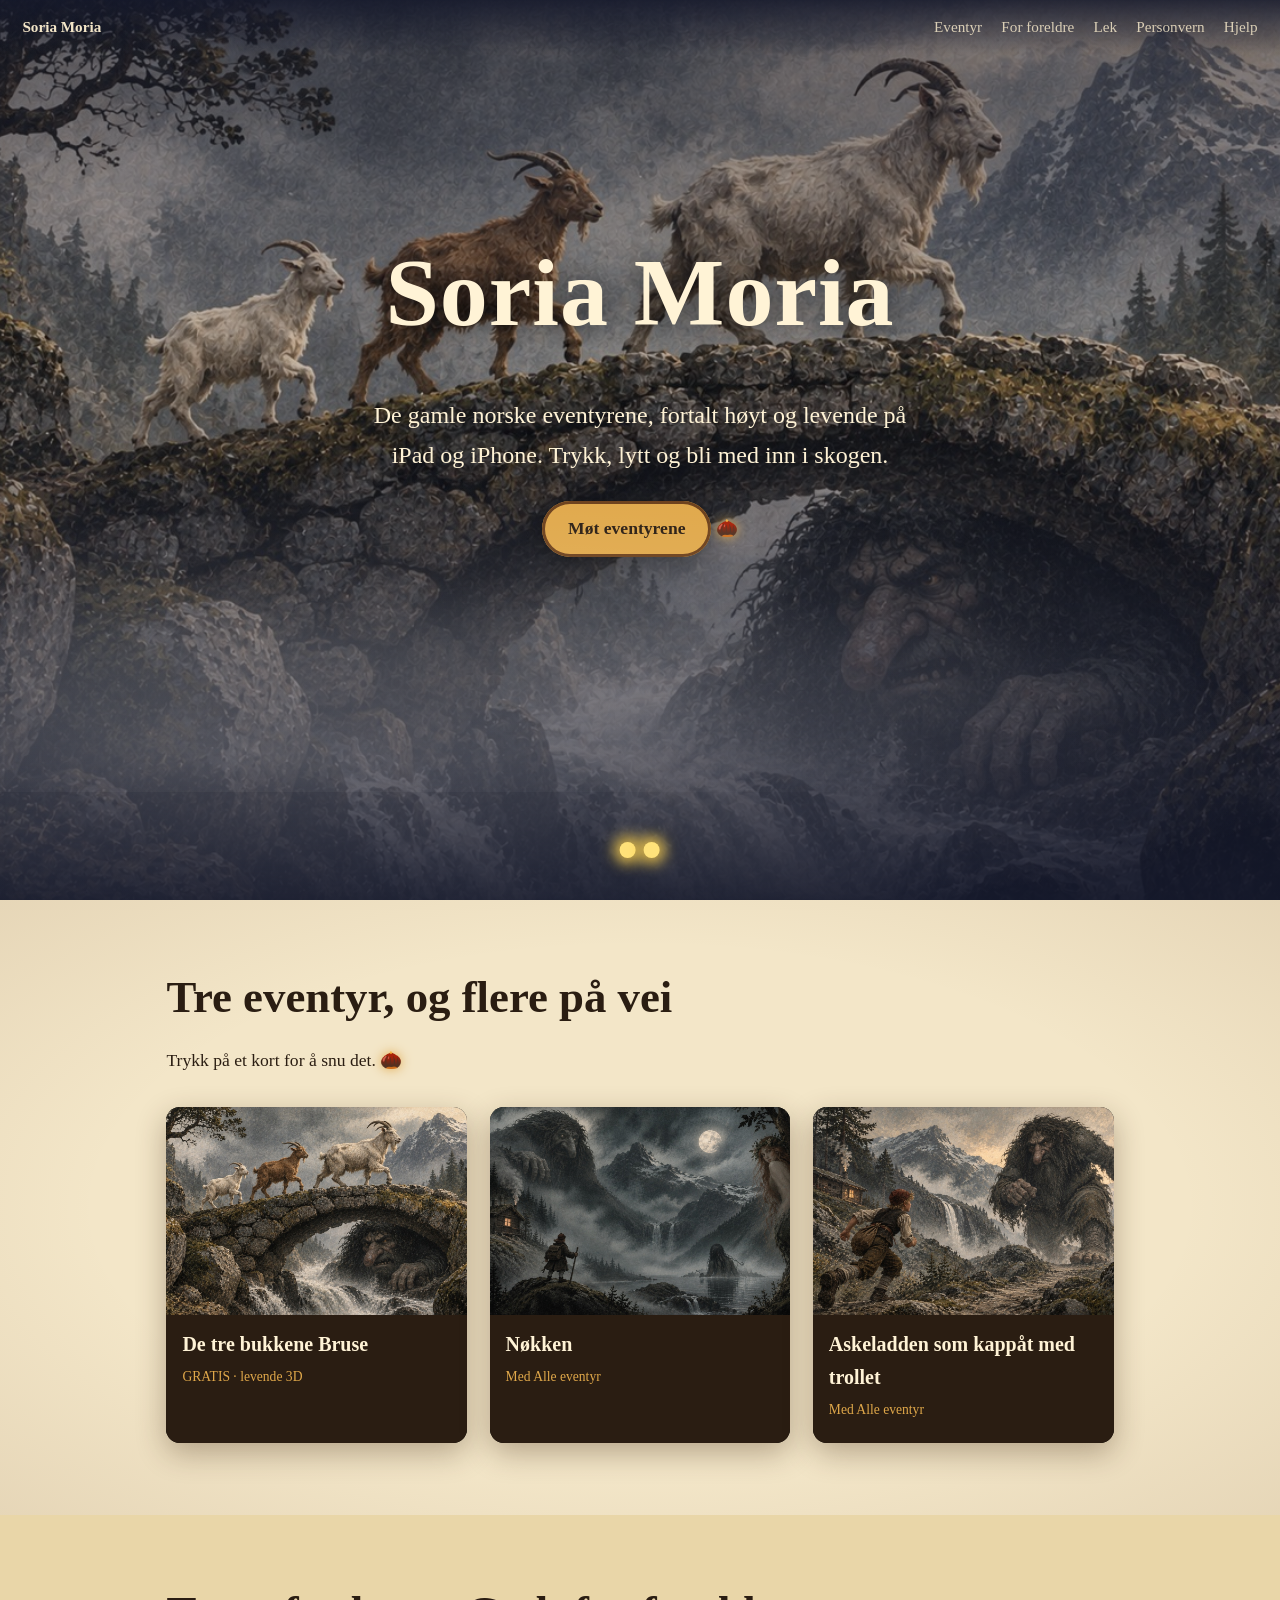
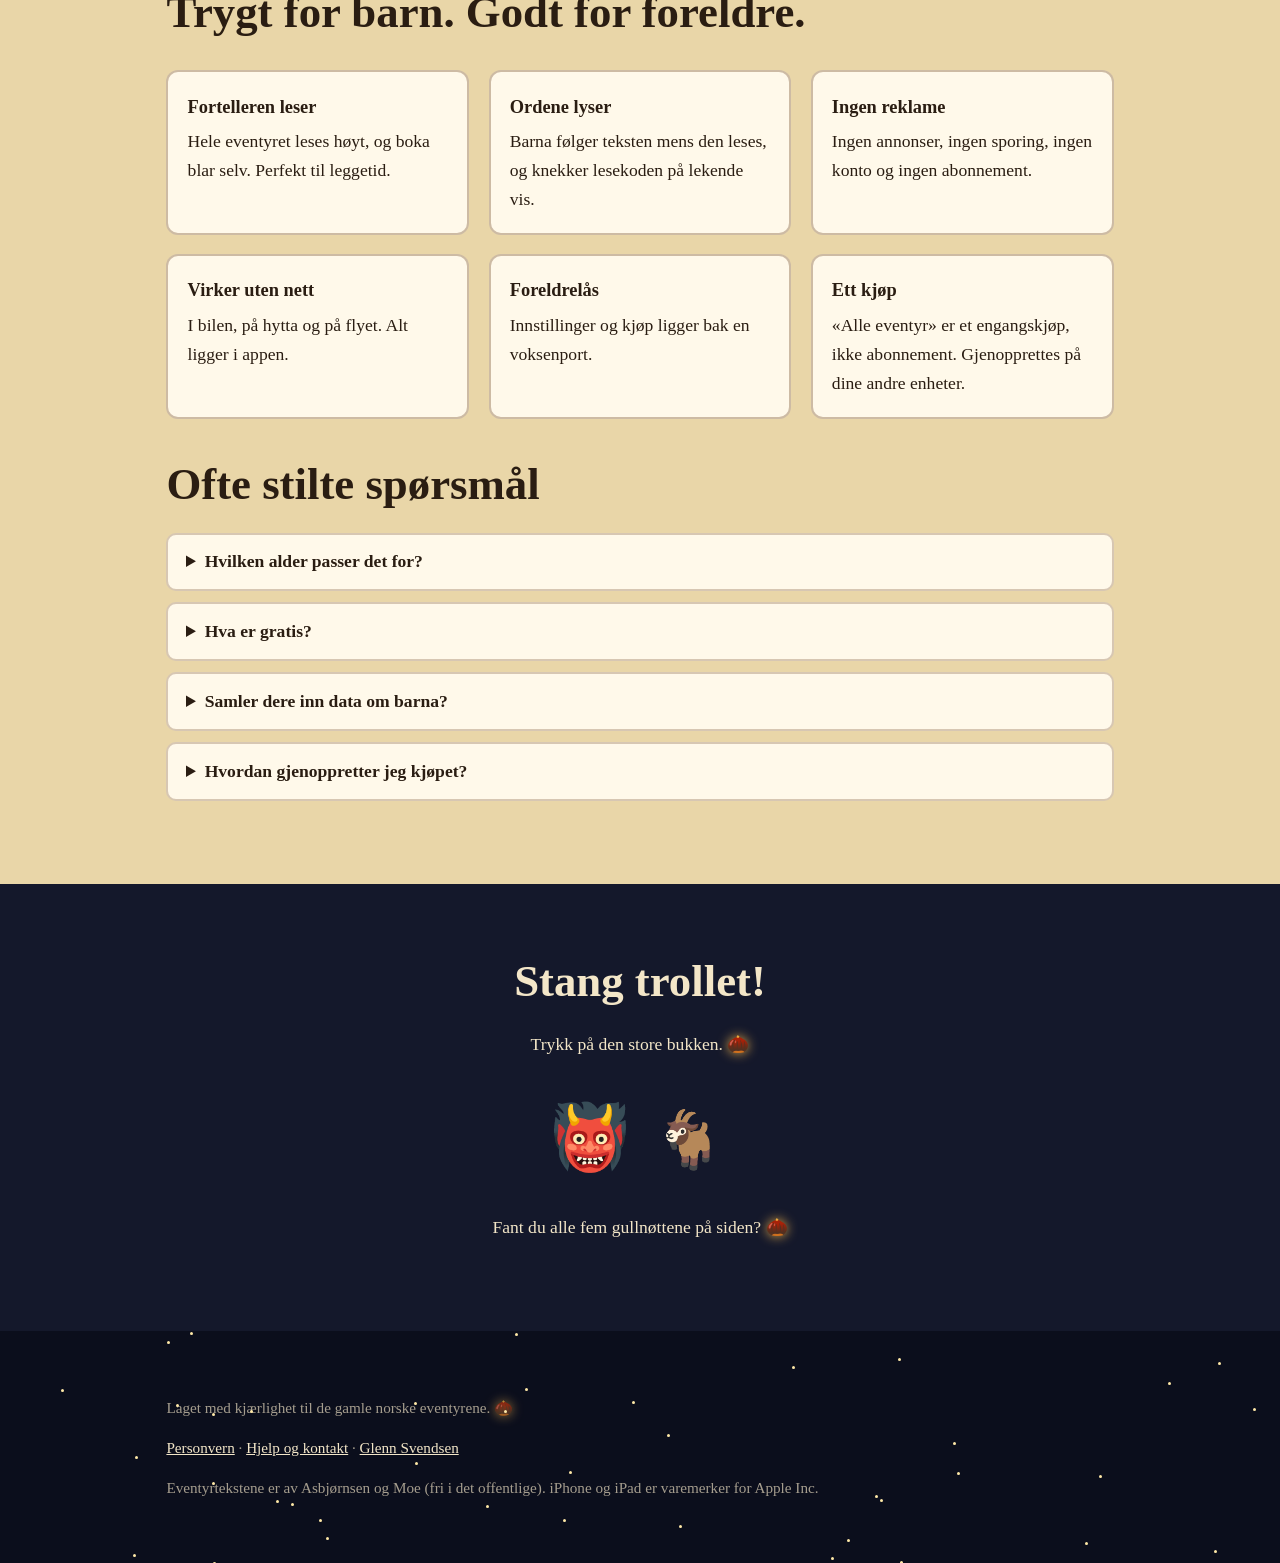
==== index.html @ e4701851 "Soria Moria website: storybook home, privacy policy, support Co-Authored-By: Claude Sonnet 5.5 <nore" ====
<!doctype html>
<html lang="nb"><head><meta charset="utf-8"><meta name="viewport" content="width=device-width,initial-scale=1">
<title>Soria Moria – eventyr som barn kan lese, lytte til og leke i</title>
<meta name="description" content="Soria Moria er en eventyrbok for iPad og iPhone med de gamle norske eventyrene: fortellerstemme, ord som lyser og tegnede verdener. Ingen reklame, ingen sporing.">
<meta property="og:title" content="Soria Moria – norske eventyr for barn"><meta property="og:image" content="https://glennsvendsen.github.io/soriamoria/media/bukkene.jpg">
<link rel="icon" href="media/icon.jpg"><link rel="stylesheet" href="style.css"></head><body>
<nav><a class="lang" href="#top">Soria Moria</a><a href="#eventyr">Eventyr</a><a href="#foreldre">For foreldre</a><a href="#spill">Lek</a><a href="personvern/">Personvern</a><a href="support/">Hjelp</a></nav>
<header class="hero" id="top"><div class="in">
<h1>Soria Moria</h1>
<p>De gamle norske eventyrene, fortalt høyt og levende på iPad og iPhone. Trykk, lytt og bli med inn i skogen.</p>
<a class="btn" href="#eventyr">Møt eventyrene</a> <i class="nut" data-i="1" title="Gullnøtt!">🌰</i>
<p id="say" style="min-height:2rem;margin-top:1rem;font-style:italic"></p></div>
<div class="mist"></div><div class="mist b"></div>
<div class="bridge"><div class="goat"><span>🐐</span></div><div class="goat"><span>🐐</span></div><div class="goat"><span>🐐</span></div><div class="eyes" title="Trykk på trollet"><i></i><i></i></div></div>
</header>

<section class="paper" id="eventyr"><div class="wrap">
<h2>Tre eventyr, og flere på vei</h2>
<p>Trykk på et kort for å snu det. <i class="nut" data-i="2">🌰</i></p>
<div class="cards">
<button class="card"><div class="f front"><img src="media/bukkene.jpg" alt="De tre bukkene Bruse møter trollet under brua"><div class="t"><b>De tre bukkene Bruse</b><span class="tag">GRATIS · levende 3D</span></div></div><div class="f back"><b>Tripp trapp over brua</b><p>Tre bukker skal til setra, men under brua bor et troll med øyne som tallerkener. Stang trollet utfor fossen! Gratis for alle.</p></div></button>
<button class="card"><div class="f front"><img src="media/nokken.jpg" alt="Nøkken ved vannet"><div class="t"><b>Nøkken</b><span class="tag">Med Alle eventyr</span></div></div><div class="f back"><b>Spill for fossen</b><p>Fiolinen lokker fra vannet. Hjelp gutten å lære nøkkens strengeleik, og tell vedkubbene underveis.</p></div></button>
<button class="card"><div class="f front"><img src="media/askeladden.jpg" alt="Askeladden og trollet"><div class="t"><b>Askeladden som kappåt med trollet</b><span class="tag">Med Alle eventyr</span></div></div><div class="f back"><b>Gutten som turte</b><p>Askeladden er smartere enn trollet. Brutalt og morsomt, akkurat slik Asbjørnsen og Moe skrev det.</p></div></button>
</div></div></section>

<section class="paper alt" id="foreldre"><div class="wrap">
<h2>Trygt for barn. Godt for foreldre.</h2>
<div class="grid3">
<div class="tile"><b>Fortelleren leser</b>Hele eventyret leses høyt, og boka blar selv. Perfekt til leggetid.</div>
<div class="tile"><b>Ordene lyser</b>Barna følger teksten mens den leses, og knekker lesekoden på lekende vis.</div>
<div class="tile"><b>Ingen reklame</b>Ingen annonser, ingen sporing, ingen konto og ingen abonnement.</div>
<div class="tile"><b>Virker uten nett</b>I bilen, på hytta og på flyet. Alt ligger i appen.</div>
<div class="tile"><b>Foreldrelås</b>Innstillinger og kjøp ligger bak en voksenport.</div>
<div class="tile"><b>Ett kjøp</b>«Alle eventyr» er et engangskjøp, ikke abonnement. Gjenopprettes på dine andre enheter.</div>
</div>
<h2 style="margin-top:2.5rem">Ofte stilte spørsmål</h2>
<details><summary>Hvilken alder passer det for?</summary><p>Appen er laget for barn fra ca. 3 til 8 år. Eventyrene følger originalteksten til Asbjørnsen og Moe, og trollene får det de fortjener. Les gjerne sammen første gang.</p></details>
<details><summary>Hva er gratis?</summary><p>«De tre bukkene Bruse» er gratis. «Alle eventyr» låser opp Nøkken, Askeladden og alle nye eventyr som kommer.</p></details>
<details><summary>Samler dere inn data om barna?</summary><p>Nei. Appen har ingen analyse, ingen reklame og ingen tredjepartstjenester. Les <a href="personvern/">personvernerklæringen</a>.</p></details>
<details><summary>Hvordan gjenoppretter jeg kjøpet?</summary><p>Åpne innstillinger via voksenporten og trykk «Gjenopprett kjøp».</p></details>
</div></section>

<section class="dark" id="spill"><div class="wrap game"><h2>Stang trollet!</h2>
<p>Trykk på den store bukken. <i class="nut" data-i="3">🌰</i></p>
<div style="font-size:4.5rem"><span id="troll">👹</span> <button id="butt" aria-label="Stang trollet">🐐</button></div><p id="score"></p>
<p>Fant du alle fem gullnøttene på siden? <i class="nut" data-i="4">🌰</i></p></div></section>

<footer><div class="wrap"><p>Laget med kjærlighet til de gamle norske eventyrene. <i class="nut" data-i="5">🌰</i></p>
<p><a href="personvern/">Personvern</a> · <a href="support/">Hjelp og kontakt</a> · <a href="https://glennsvendsen.github.io/">Glenn Svendsen</a></p>
<p>Eventyrtekstene er av Asbjørnsen og Moe (fri i det offentlige). iPhone og iPad er varemerker for Apple Inc.</p></div></footer>
<div id="nut"></div><script src="main.js"></script></body></html>
---- style.css ----
:root{--night:#14182b;--ink:#2a1d12;--paper:#f3e6c8;--paper2:#e9d6a8;--gold:#e0a84a;--rose:#c4573a;--teal:#2f6f73}
*{box-sizing:border-box}html{scroll-behavior:smooth}
body{margin:0;font:1.1rem/1.65 "Iowan Old Style","Palatino Linotype",Palatino,Georgia,serif;color:var(--ink);background:var(--night)}
a{color:inherit}h1,h2,h3{line-height:1.15;font-weight:700;margin:0 0 .5em}
.wrap{max-width:62rem;margin:0 auto;padding:0 1.4rem}
nav{position:fixed;inset:0 0 auto;z-index:10;display:flex;gap:1.2rem;justify-content:flex-end;padding:.9rem 1.4rem;background:linear-gradient(#14182bcc,#14182b00);font-size:.95rem}
nav a{color:#f3e6c8;text-decoration:none;opacity:.85}nav a:hover{opacity:1;text-decoration:underline}
nav .lang{margin-right:auto;font-weight:700;opacity:1}
.hero{position:relative;min-height:100svh;display:grid;place-items:center;text-align:center;color:#fff3d6;overflow:hidden;background:#14182b url(media/bukkene.jpg) center/cover}
.hero::before{content:"";position:absolute;inset:0;background:linear-gradient(#14182b99,#14182b33 40%,#14182bf0)}
.hero .in{position:relative;padding:6rem 1.4rem 8rem}
.hero h1{font-size:clamp(2.6rem,9vw,6rem);text-shadow:0 4px 30px #000a;letter-spacing:.01em}
.hero p{font-size:clamp(1.1rem,2.4vw,1.5rem);max-width:34rem;margin:0 auto 1.6rem}
.mist{position:absolute;left:-20%;width:140%;height:40%;bottom:0;background:radial-gradient(ellipse at 30% 60%,#fff3 0,#fff0 60%);animation:drift 28s linear infinite alternate;pointer-events:none}
.mist.b{bottom:12%;animation-duration:41s;animation-direction:alternate-reverse;opacity:.7}
@keyframes drift{to{transform:translateX(12%)}}
.btn{display:inline-block;padding:.85rem 1.6rem;border-radius:99px;background:var(--gold);color:var(--ink);font-weight:700;text-decoration:none;box-shadow:0 0 0 3px #6b3f1a inset,0 8px 24px #0006;transition:transform .15s}
.btn:hover{transform:translateY(-2px) scale(1.03)}
.bridge{position:absolute;left:0;right:0;bottom:2.2rem;height:3rem;pointer-events:none}
.goat{position:absolute;bottom:0;font-size:2.2rem;left:-10%;animation:cross 16s linear infinite}
.goat:nth-child(2){font-size:3rem;animation-delay:5s}.goat:nth-child(3){font-size:4rem;animation-delay:10s}
.goat span{display:inline-block;animation:trip .45s ease-in-out infinite alternate}
@keyframes cross{to{left:105%}}@keyframes trip{to{transform:translateY(-.35rem) rotate(-4deg)}}
.eyes{position:absolute;left:50%;bottom:0;display:flex;gap:.5rem;transform:translateX(-50%);cursor:pointer;pointer-events:auto;padding:.4rem}
.eyes i{width:1rem;height:1rem;border-radius:50%;background:#ffe27a;box-shadow:0 0 14px 6px #ffd24ccc;animation:blink 5s infinite}
@keyframes blink{0%,92%,100%{transform:scaleY(1)}95%{transform:scaleY(.05)}}
.paper{background:var(--paper);background-image:radial-gradient(#0000 60%,#6b3f1a18);padding:4.5rem 0}
.paper.alt{background:var(--paper2)}
.dark{background:var(--night);color:#f3e6c8;padding:4.5rem 0}
h2{font-size:clamp(1.8rem,5vw,2.8rem)}
.cards{display:grid;grid-template-columns:repeat(auto-fit,minmax(15rem,1fr));gap:1.4rem;margin-top:2rem}
.card{perspective:900px;height:21rem;cursor:pointer;border:0;padding:0;background:none;font:inherit;text-align:left;color:inherit}
.card .f{position:absolute;inset:0;border-radius:14px;backface-visibility:hidden;transition:transform .7s;overflow:hidden;box-shadow:0 10px 30px #3b230f55}
.card{position:relative}.card .front{background:#000}.card .back{background:#fff9ea;padding:1.2rem;transform:rotateY(180deg);font-size:1rem;border:2px solid #6b3f1a}
.card.on .front{transform:rotateY(-180deg)}.card.on .back{transform:rotateY(0)}
.card img{width:100%;height:13rem;object-fit:cover;display:block}.card .t{padding:.8rem 1rem;color:#fff3d6;background:#2a1d12;height:100%}
.card .t b{display:block;font-size:1.25rem}.tag{font-size:.85rem;color:var(--gold)}
.grid3{display:grid;grid-template-columns:repeat(auto-fit,minmax(14rem,1fr));gap:1.2rem;margin-top:2rem}
.tile{background:#fff9ea;border:2px solid #6b3f1a55;border-radius:12px;padding:1.2rem}
.tile b{display:block;font-size:1.15rem;margin-bottom:.3rem}
#nut{position:fixed;z-index:9;bottom:1rem;right:1rem;background:#14182bdd;color:var(--gold);padding:.4rem .8rem;border-radius:99px;font-size:.9rem;display:none}
.nut{cursor:pointer;display:inline-block;filter:drop-shadow(0 0 6px #e0a84a);animation:glow 2s infinite alternate;font-style:normal}
@keyframes glow{to{filter:drop-shadow(0 0 12px #ffe27a)}}
.game{text-align:center}.game button{font-size:3.5rem;background:none;border:0;cursor:pointer;transition:transform .12s}
.game button:active{transform:translateX(30px) scale(1.2)}
#troll{display:inline-block;font-size:4rem;transition:transform .5s}
.fly{transform:translate(120px,-60px) rotate(300deg) scale(.4)}
details{background:#fff9ea;border:2px solid #6b3f1a44;border-radius:10px;padding:.8rem 1.1rem;margin:.7rem 0}summary{cursor:pointer;font-weight:700}
footer{background:#0b0e1c;color:#f3e6c8aa;padding:3rem 0;font-size:.95rem;position:relative;overflow:hidden}
footer a{color:#f3e6c8}.star{position:absolute;width:3px;height:3px;border-radius:50%;background:#ffe9a8;animation:tw 3s infinite alternate}
@keyframes tw{to{opacity:.1}}
.doc{background:var(--paper);min-height:100vh;padding:6rem 0 4rem}.doc h1{font-size:2.4rem}.doc h2{font-size:1.5rem;margin-top:2rem}
.doc nav{background:#14182b}
.doc p,.doc li{max-width:44rem}
@media(prefers-reduced-motion:reduce){*{animation:none!important;transition:none!important}html{scroll-behavior:auto}}
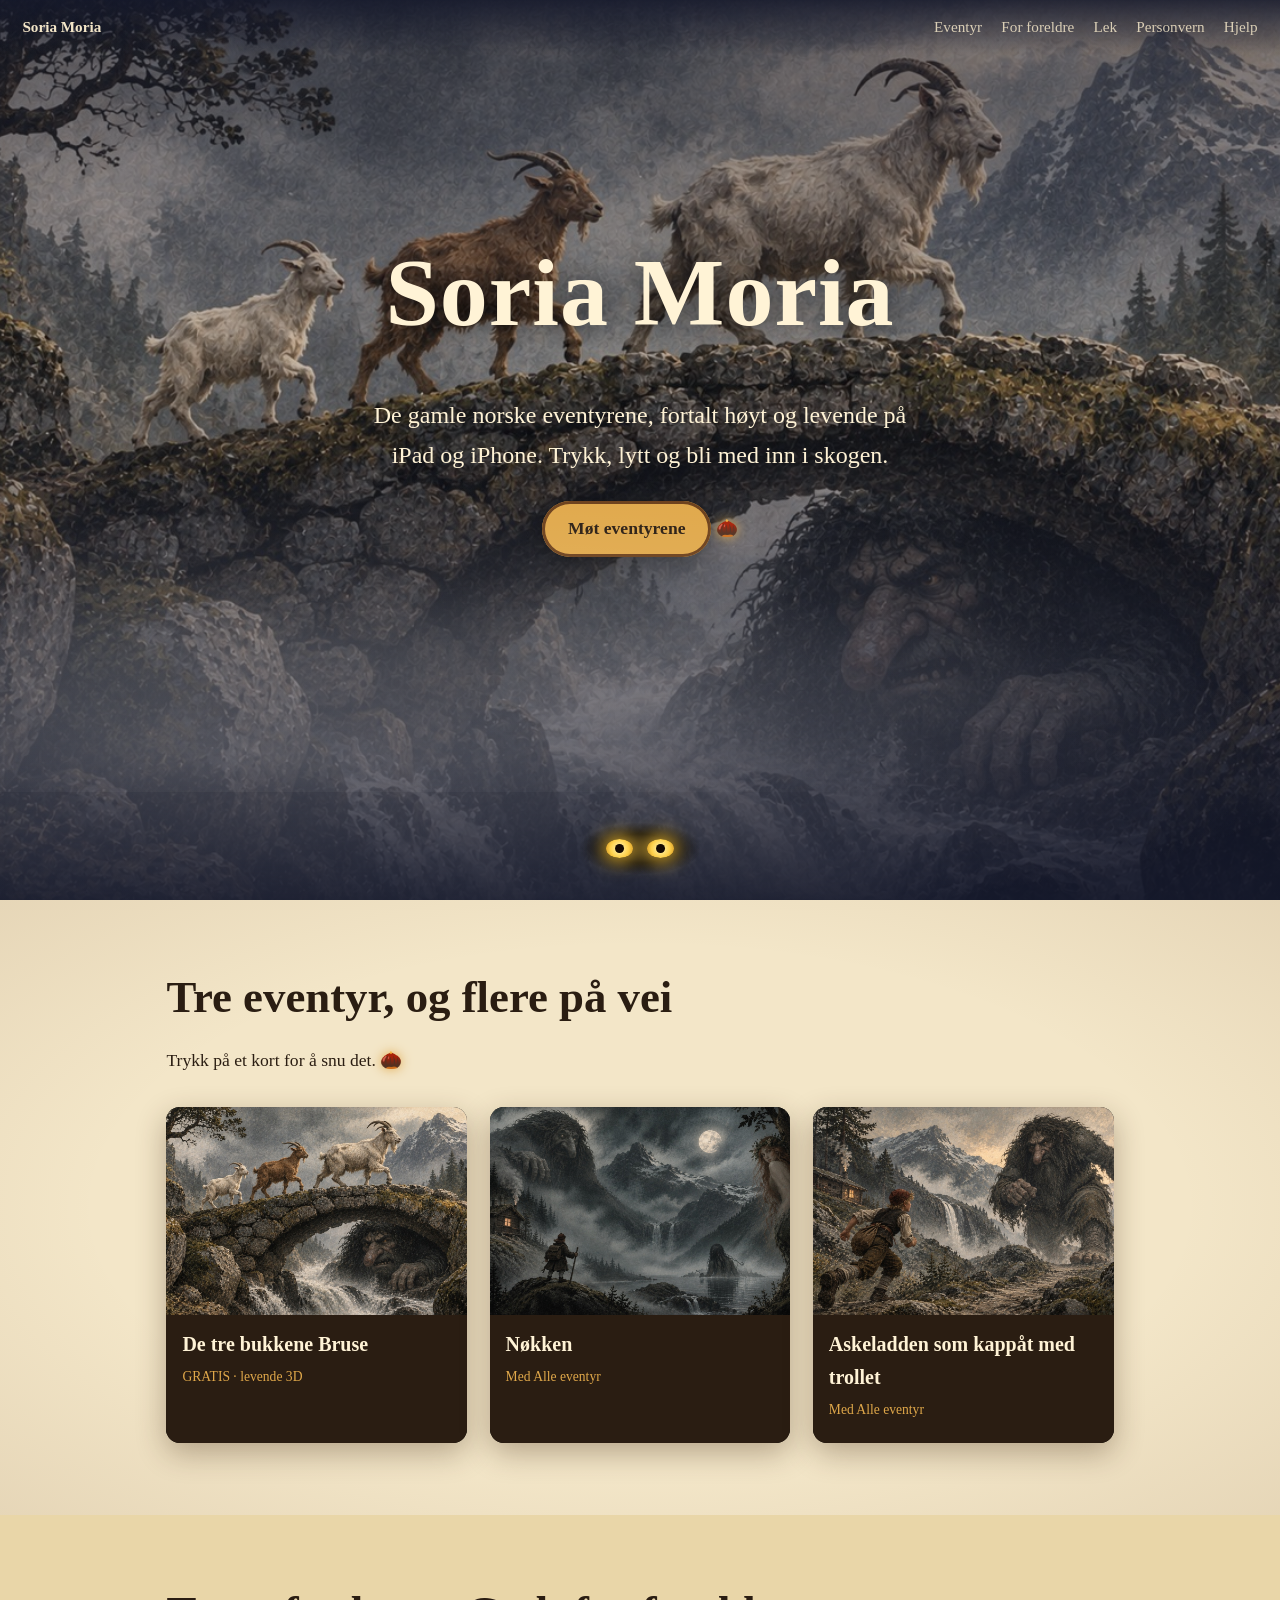
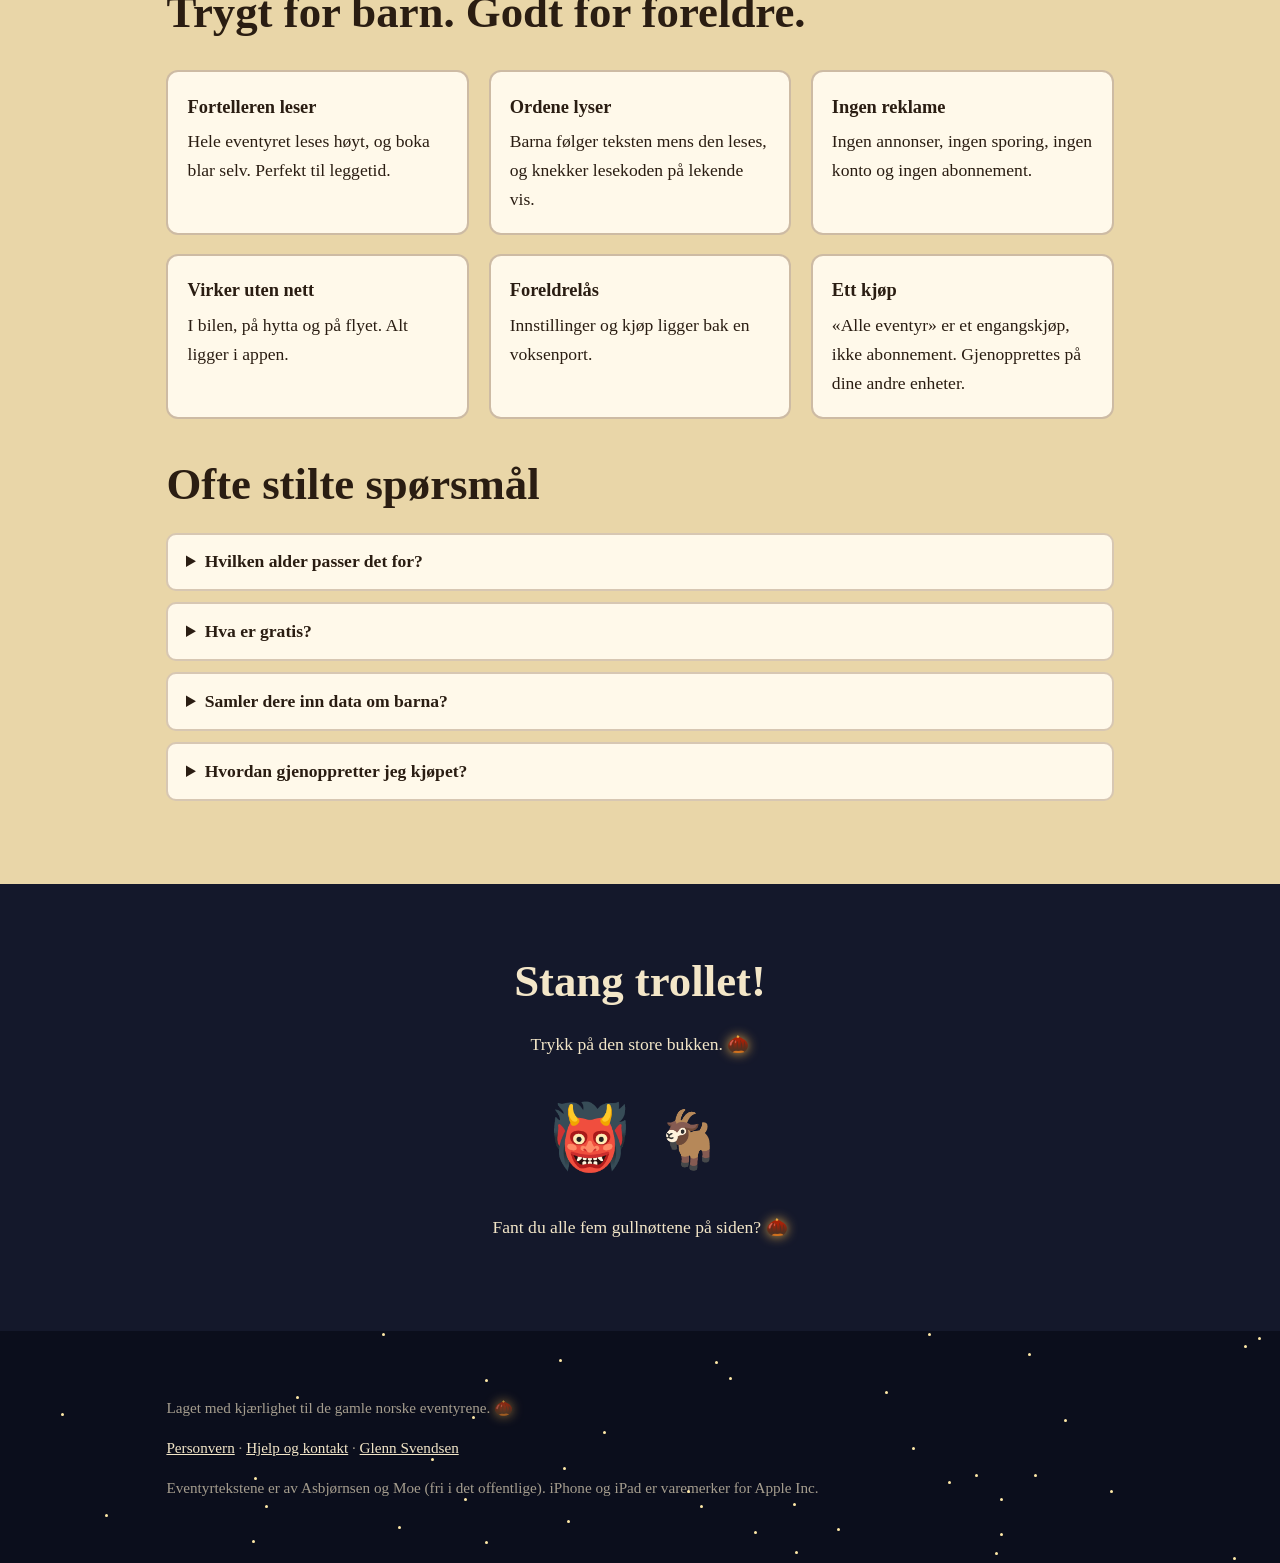
==== commit 8d82db82: "Hero: drop emoji goats (painting already has them), real glowing troll eyes with pupils Co-Authored-" ====
--- a/index.html
+++ b/index.html
@@ -11,7 +11,7 @@
 <a class="btn" href="#eventyr">Møt eventyrene</a> <i class="nut" data-i="1" title="Gullnøtt!">🌰</i>
 <p id="say" style="min-height:2rem;margin-top:1rem;font-style:italic"></p></div>
 <div class="mist"></div><div class="mist b"></div>
-<div class="bridge"><div class="goat"><span>🐐</span></div><div class="goat"><span>🐐</span></div><div class="goat"><span>🐐</span></div><div class="eyes" title="Trykk på trollet"><i></i><i></i></div></div>
+<div class="bridge"><div class="eyes" title="Trykk på trollet"><i></i><i></i></div></div>
 </header>
 
 <section class="paper" id="eventyr"><div class="wrap">
--- a/style.css
+++ b/style.css
@@ -19,10 +19,11 @@
 .bridge{position:absolute;left:0;right:0;bottom:2.2rem;height:3rem;pointer-events:none}
 .goat{position:absolute;bottom:0;font-size:2.2rem;left:-10%;animation:cross 16s linear infinite}
 .goat:nth-child(2){font-size:3rem;animation-delay:5s}.goat:nth-child(3){font-size:4rem;animation-delay:10s}
-.goat span{display:inline-block;animation:trip .45s ease-in-out infinite alternate}
-@keyframes cross{to{left:105%}}@keyframes trip{to{transform:translateY(-.35rem) rotate(-4deg)}}
-.eyes{position:absolute;left:50%;bottom:0;display:flex;gap:.5rem;transform:translateX(-50%);cursor:pointer;pointer-events:auto;padding:.4rem}
-.eyes i{width:1rem;height:1rem;border-radius:50%;background:#ffe27a;box-shadow:0 0 14px 6px #ffd24ccc;animation:blink 5s infinite}
+.goat span{display:inline-block;transform:scaleX(-1);animation:trip .45s ease-in-out infinite alternate}
+@keyframes cross{to{left:105%}}@keyframes trip{from{transform:scaleX(-1)}to{transform:scaleX(-1) translateY(-.35rem) rotate(4deg)}}
+.eyes{position:absolute;left:50%;bottom:-.6rem;display:flex;gap:.9rem;transform:translateX(-50%);cursor:pointer;pointer-events:auto;padding:1rem 1.6rem;background:radial-gradient(ellipse,#05060d 40%,#05060d00 72%)}
+.eyes i{position:relative;width:1.7rem;height:1.2rem;border-radius:50%;background:radial-gradient(circle,#fff6b8 0,#ffd24c 55%,#c98a1a 100%);box-shadow:0 0 18px 5px #ffc83acc;animation:blink 5s infinite}
+.eyes i::after{content:"";position:absolute;left:50%;top:50%;width:.55rem;height:.55rem;margin:-.275rem;border-radius:50%;background:#150a02;transform:translate(var(--px,0),0)}
 @keyframes blink{0%,92%,100%{transform:scaleY(1)}95%{transform:scaleY(.05)}}
 .paper{background:var(--paper);background-image:radial-gradient(#0000 60%,#6b3f1a18);padding:4.5rem 0}
 .paper.alt{background:var(--paper2)}
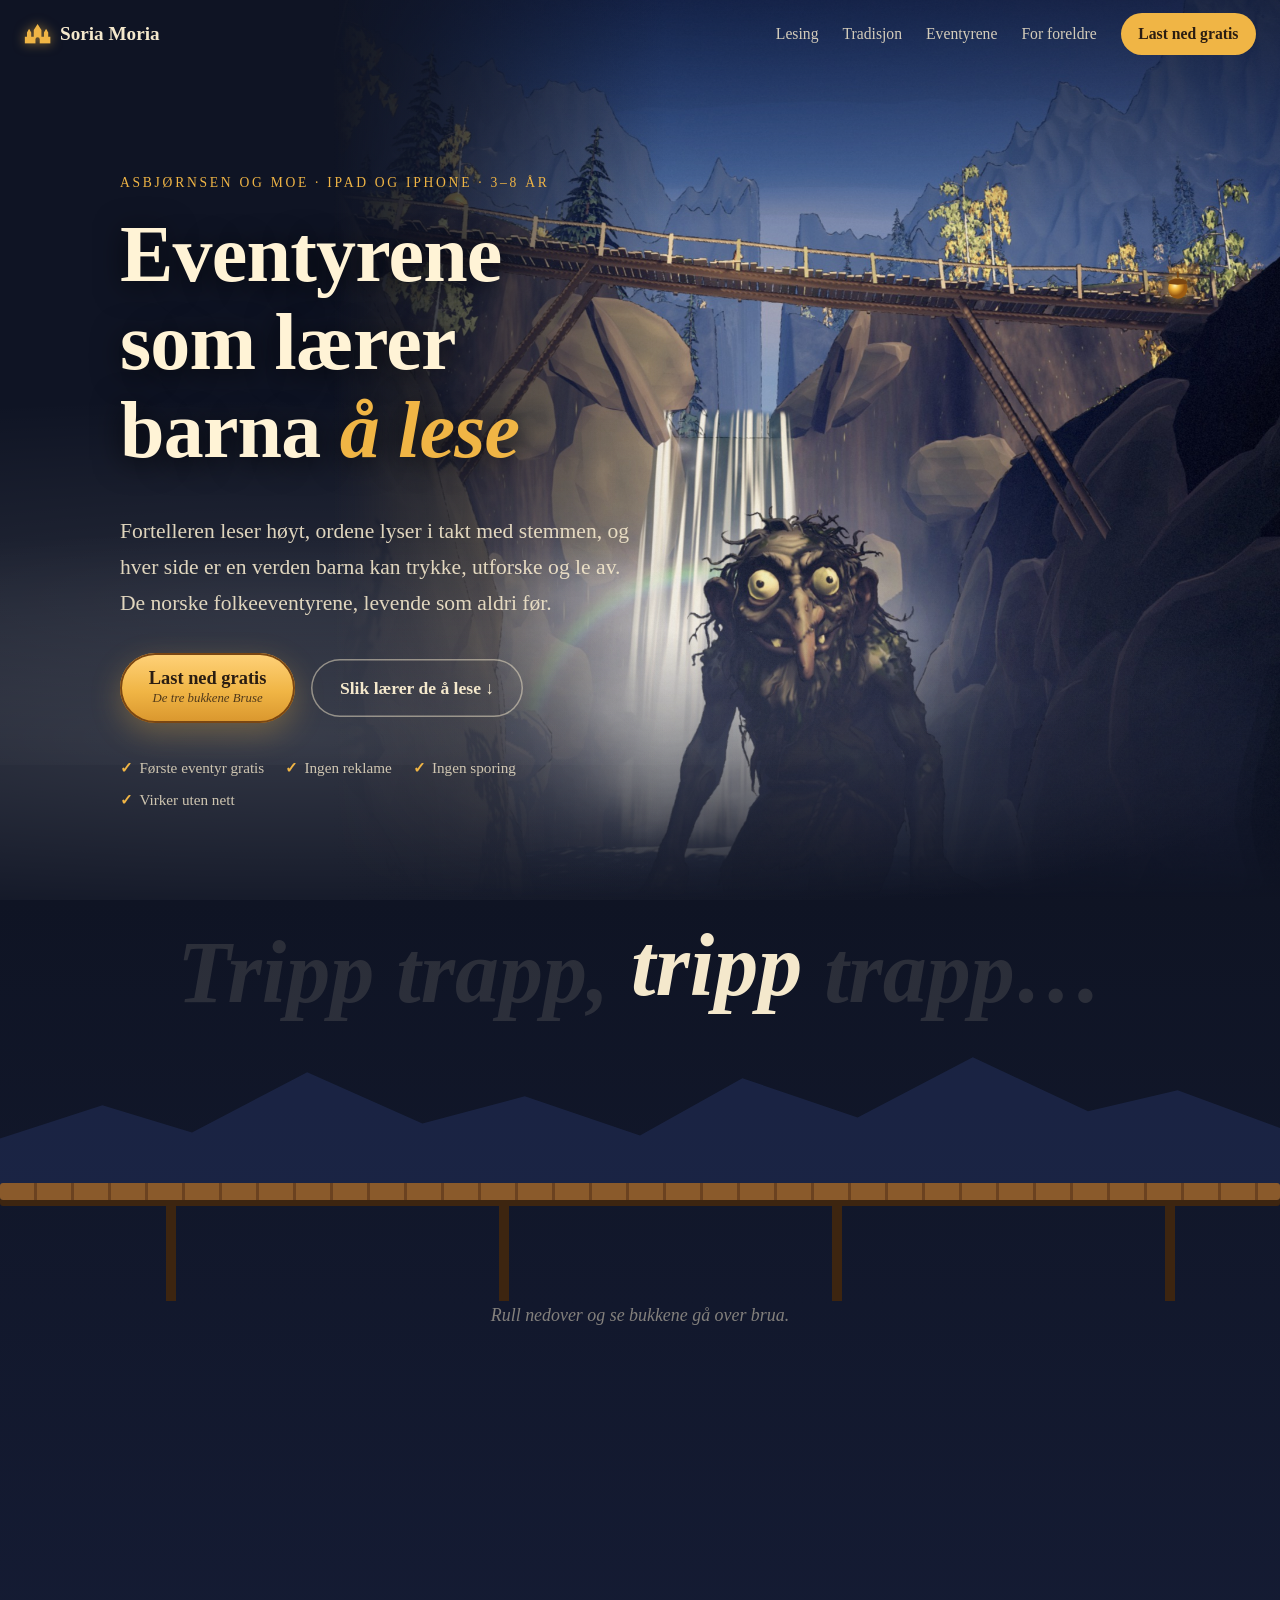
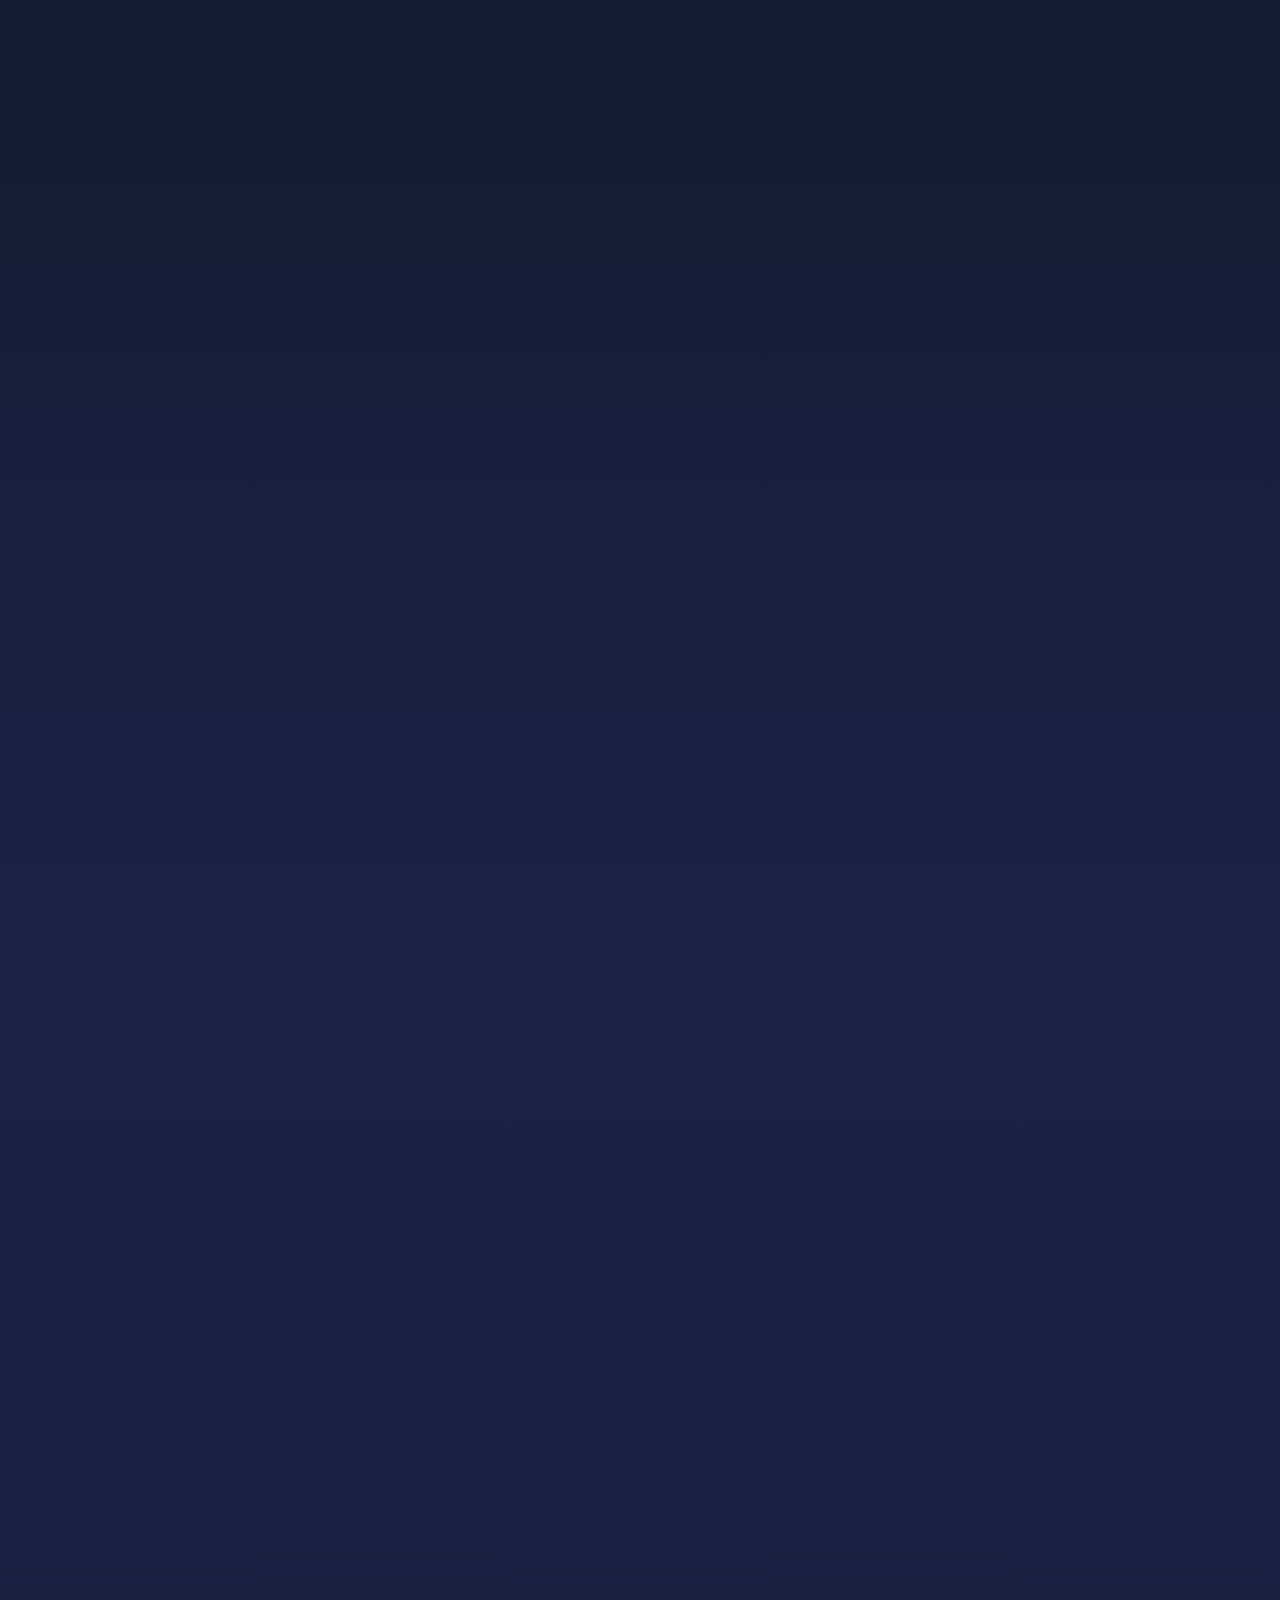
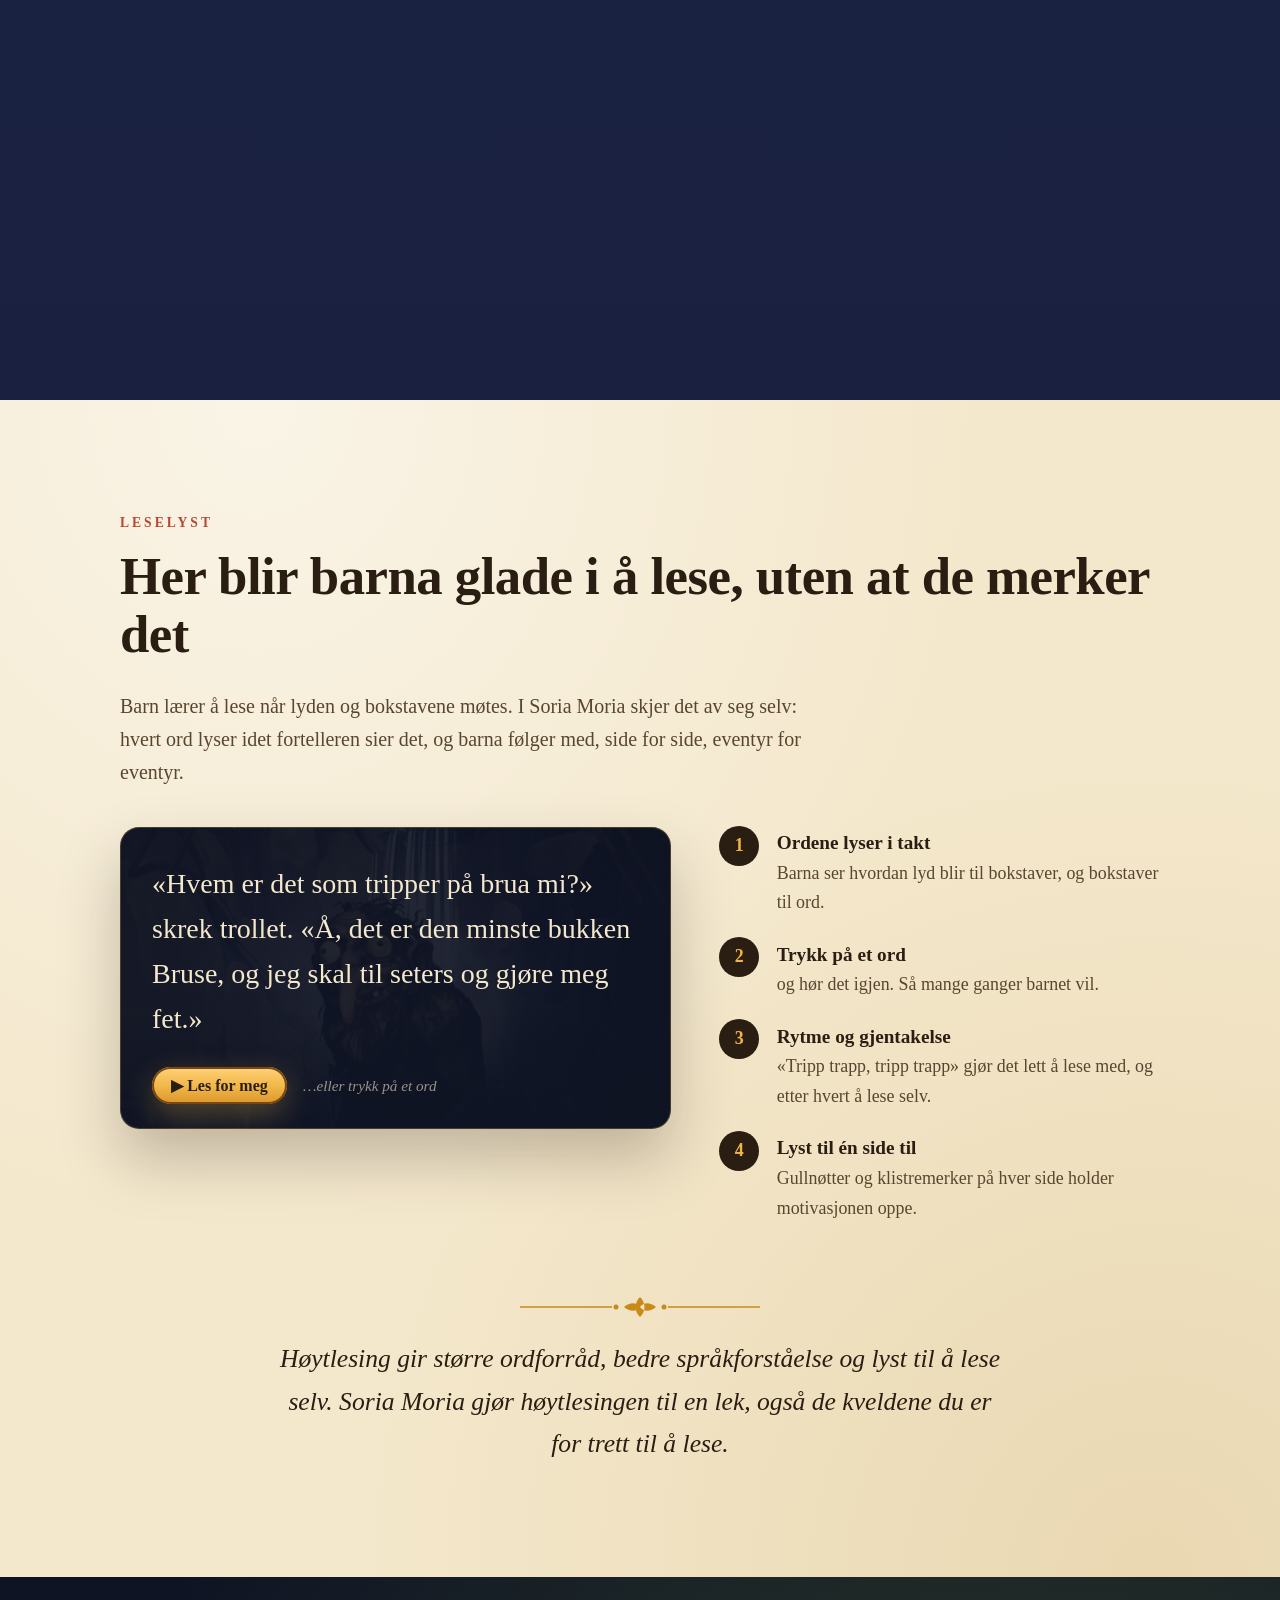
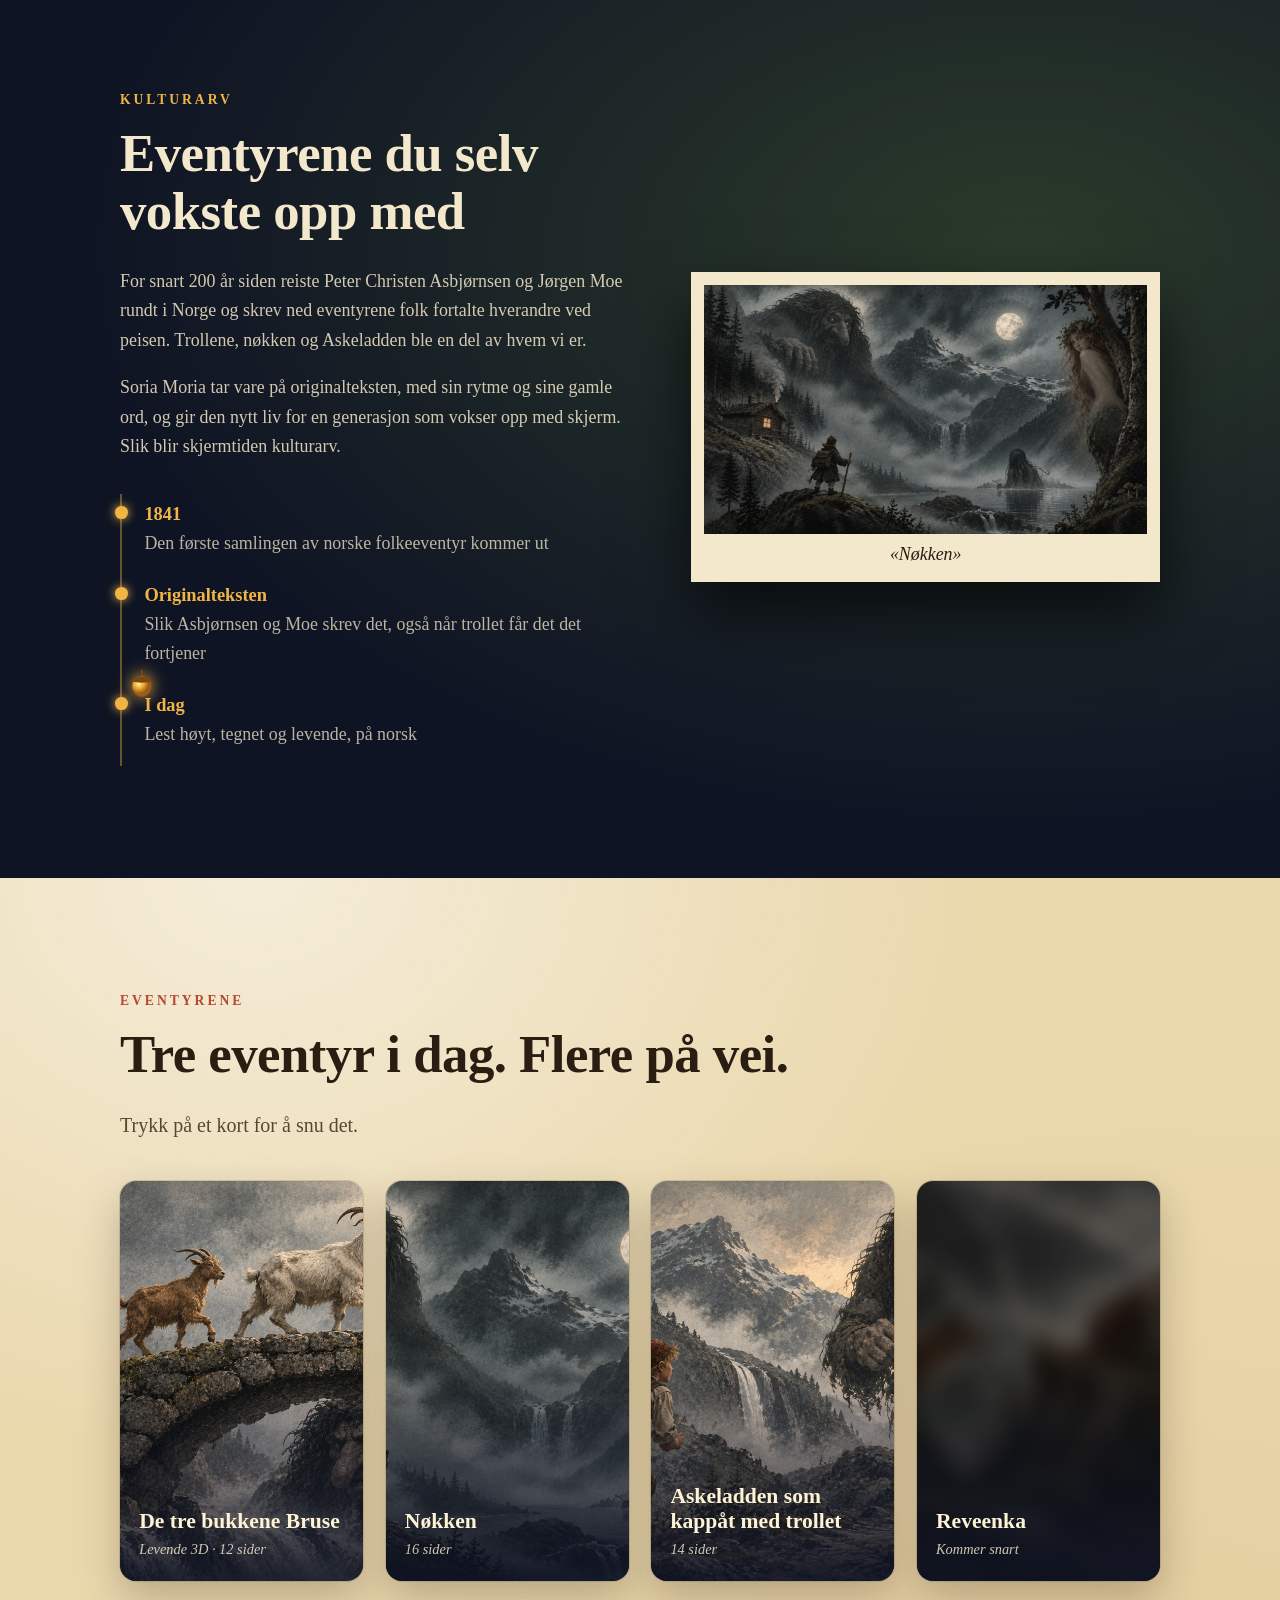
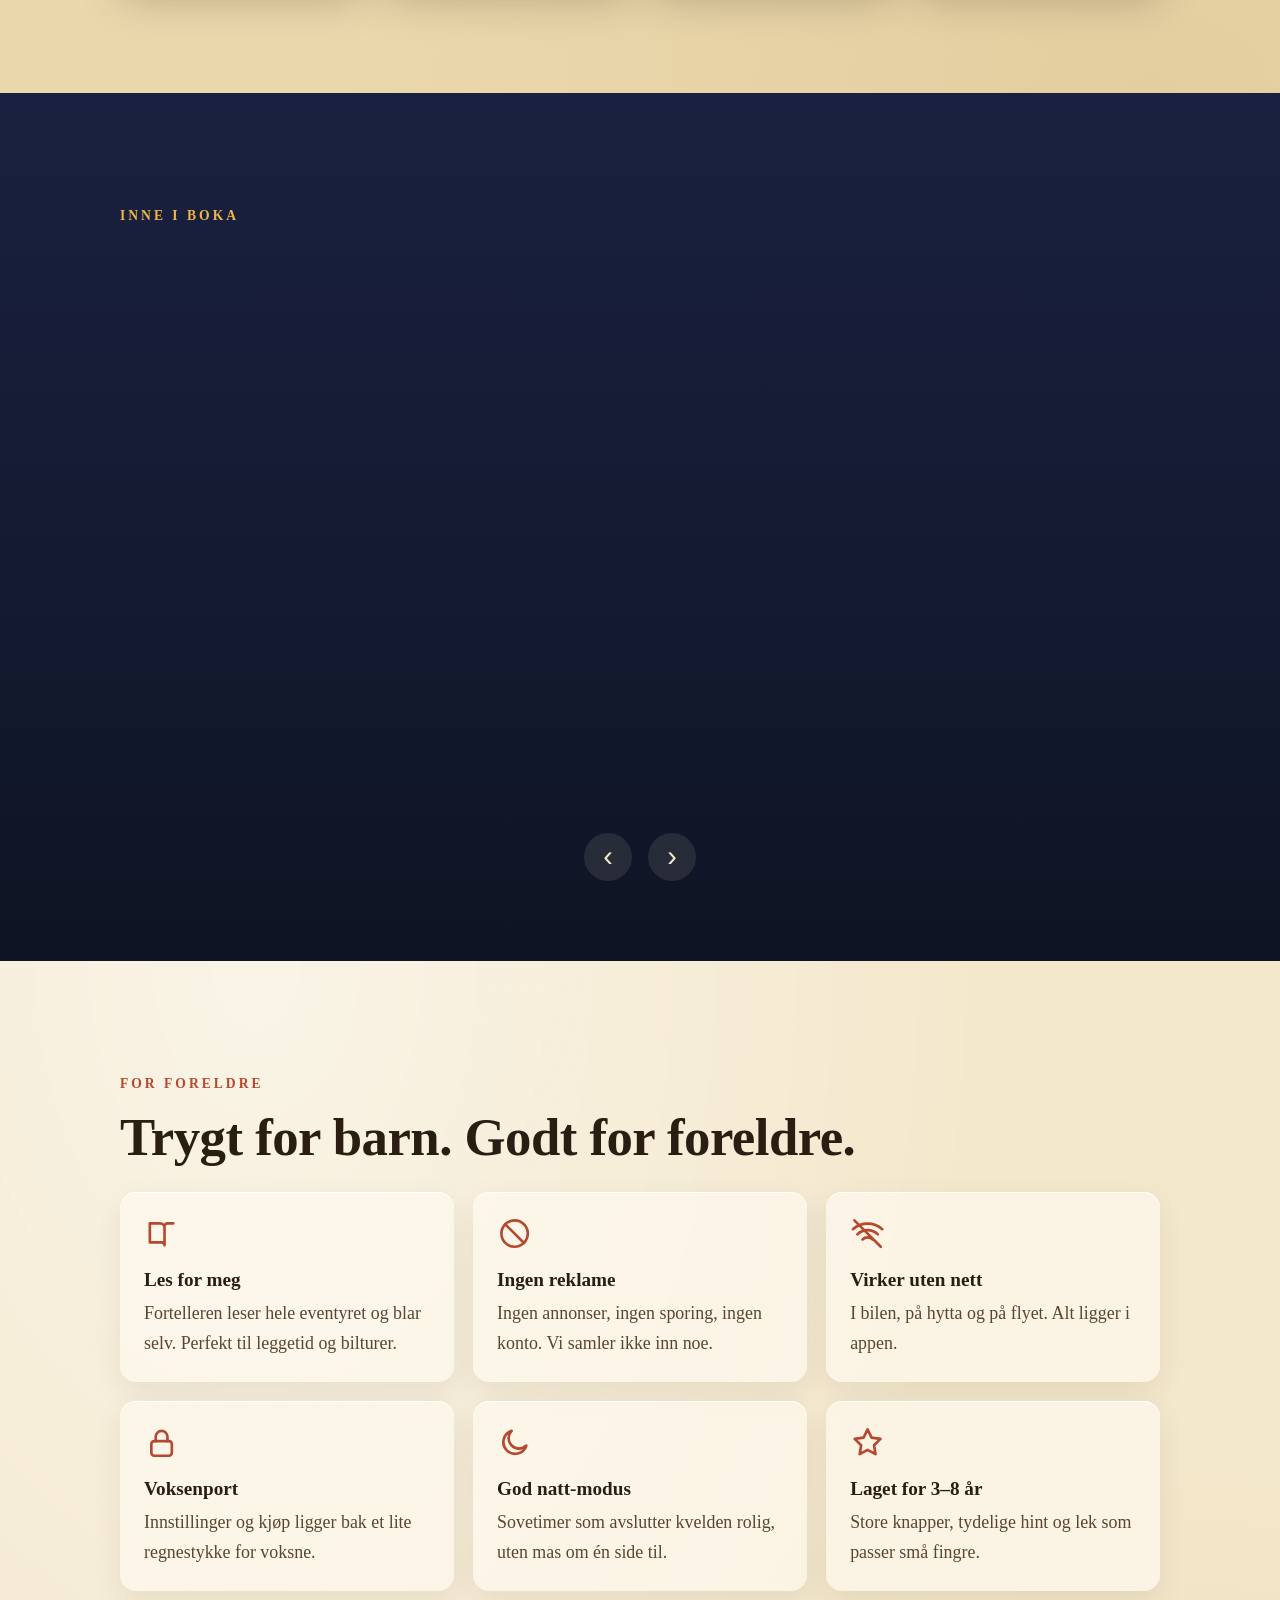
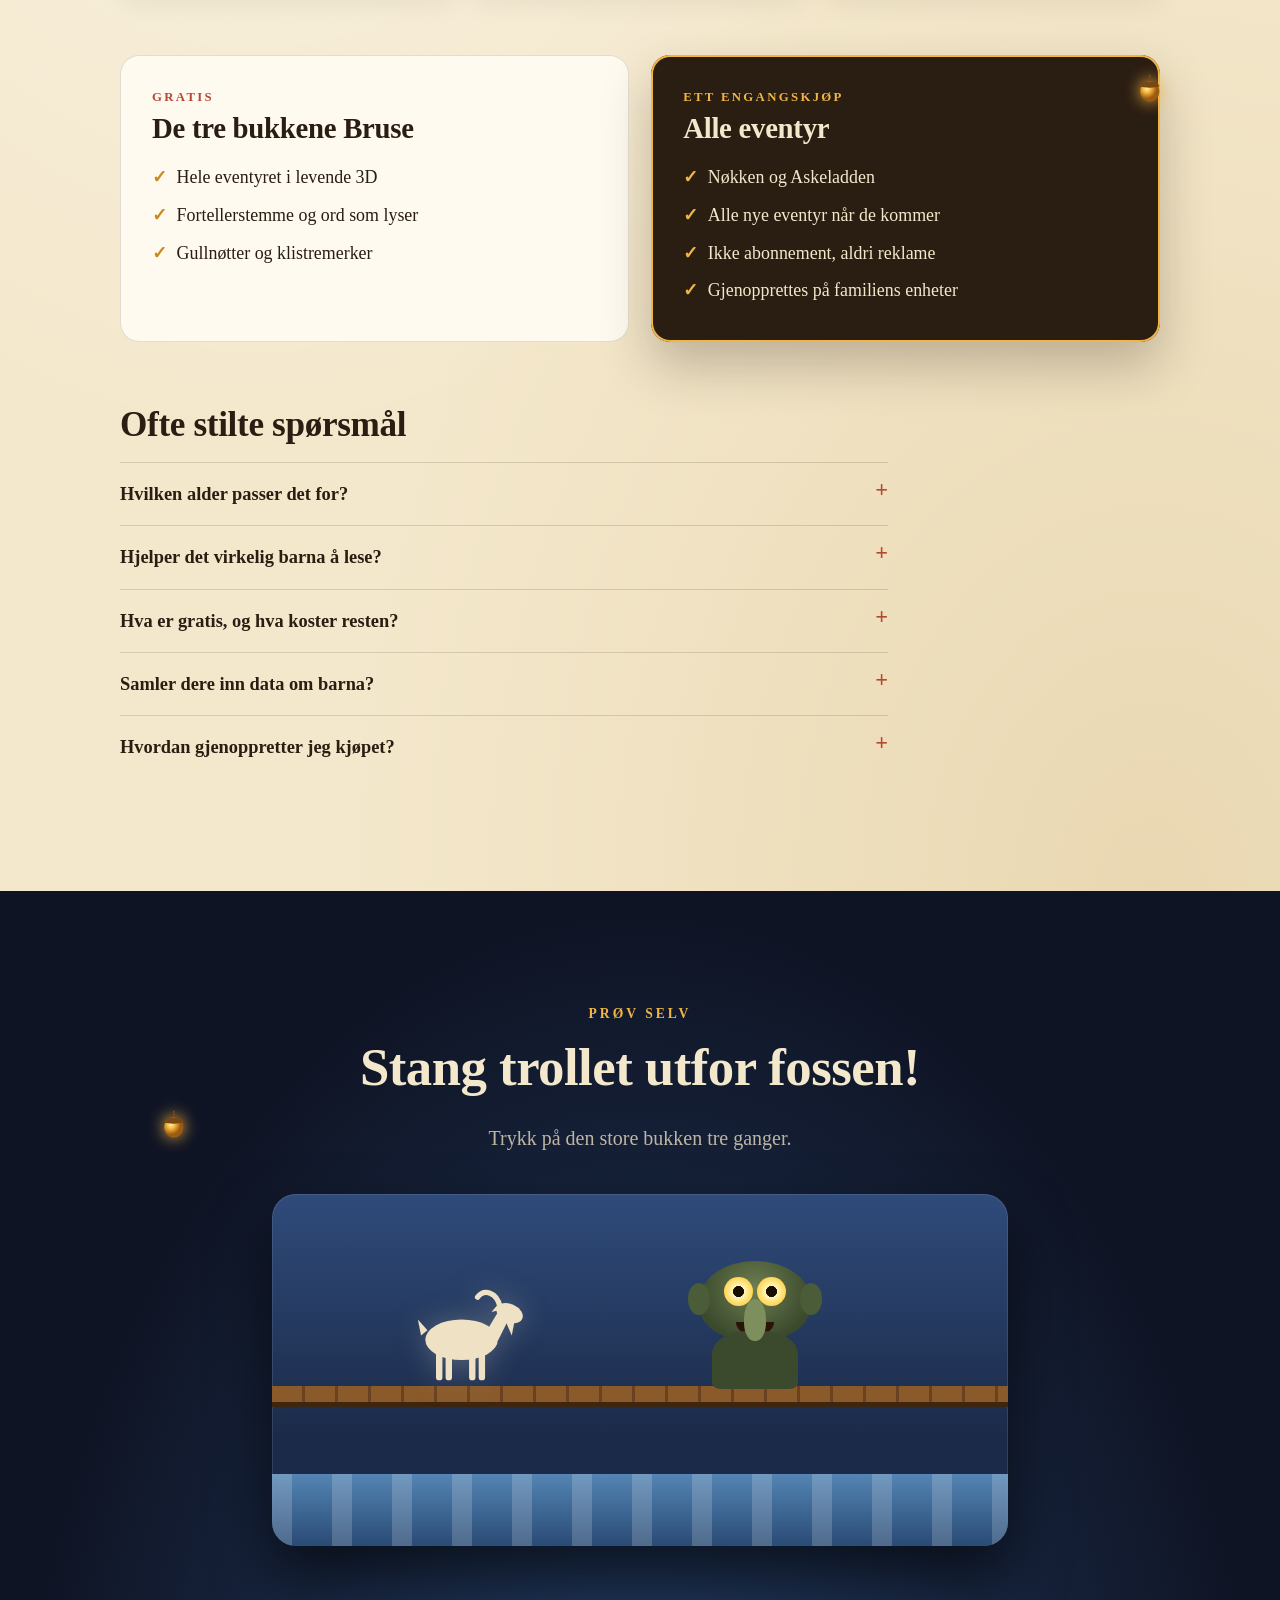
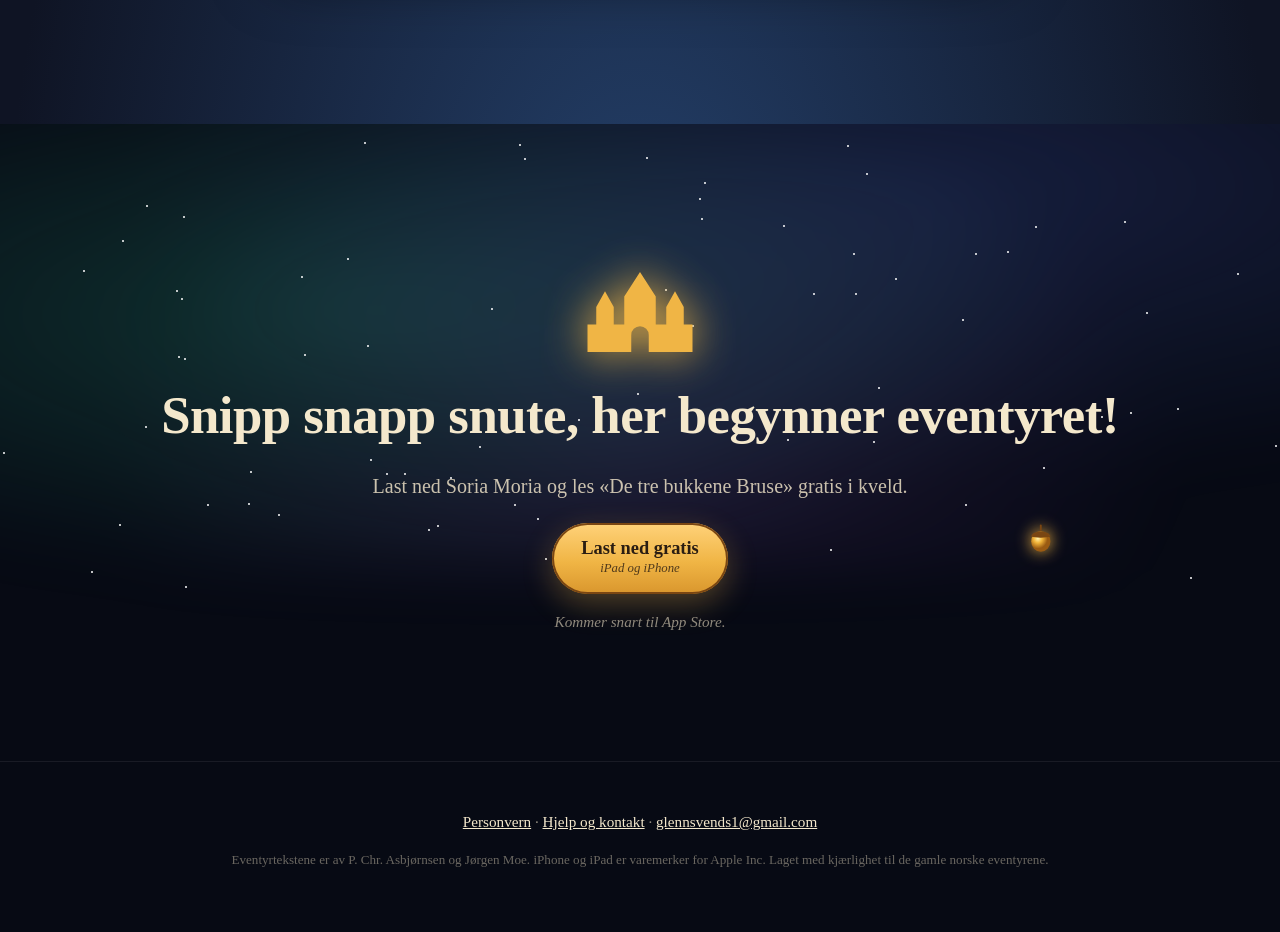
==== commit 0fa3a117: "New homepage: reading-first story, tripp trapp bridge on scroll, read-along demo, tradition section," ====
--- a/index.html
+++ b/index.html
@@ -1,51 +1,187 @@
 <!doctype html>
 <html lang="nb"><head><meta charset="utf-8"><meta name="viewport" content="width=device-width,initial-scale=1">
-<title>Soria Moria – eventyr som barn kan lese, lytte til og leke i</title>
-<meta name="description" content="Soria Moria er en eventyrbok for iPad og iPhone med de gamle norske eventyrene: fortellerstemme, ord som lyser og tegnede verdener. Ingen reklame, ingen sporing.">
-<meta property="og:title" content="Soria Moria – norske eventyr for barn"><meta property="og:image" content="https://glennsvendsen.github.io/soriamoria/media/bukkene.jpg">
-<link rel="icon" href="media/icon.jpg"><link rel="stylesheet" href="style.css"></head><body>
-<nav><a class="lang" href="#top">Soria Moria</a><a href="#eventyr">Eventyr</a><a href="#foreldre">For foreldre</a><a href="#spill">Lek</a><a href="personvern/">Personvern</a><a href="support/">Hjelp</a></nav>
-<header class="hero" id="top"><div class="in">
-<h1>Soria Moria</h1>
-<p>De gamle norske eventyrene, fortalt høyt og levende på iPad og iPhone. Trykk, lytt og bli med inn i skogen.</p>
-<a class="btn" href="#eventyr">Møt eventyrene</a> <i class="nut" data-i="1" title="Gullnøtt!">🌰</i>
-<p id="say" style="min-height:2rem;margin-top:1rem;font-style:italic"></p></div>
-<div class="mist"></div><div class="mist b"></div>
-<div class="bridge"><div class="eyes" title="Trykk på trollet"><i></i><i></i></div></div>
+<title>Soria Moria – norske eventyr som lærer barn å lese</title>
+<meta name="description" content="De gamle norske eventyrene til Asbjørnsen og Moe, fortalt høyt på iPad og iPhone. Ordene lyser mens de leses, og barna leker seg gjennom hver side. Første eventyr gratis. Ingen reklame.">
+<meta property="og:title" content="Soria Moria – norske eventyr som lærer barn å lese">
+<meta property="og:description" content="Fortelleren leser, ordene lyser, og barna blir glade i å lese. De tre bukkene Bruse er gratis.">
+<meta property="og:image" content="https://glennsvendsen.github.io/soriamoria/media/hero.jpg">
+<meta name="theme-color" content="#0f1424">
+<link rel="icon" href="media/icon.jpg"><link rel="apple-touch-icon" href="media/icon.jpg"><link rel="stylesheet" href="style.css"></head>
+<body class="home">
+
+<!-- drawings used around the page -->
+<svg width="0" height="0" style="position:absolute" aria-hidden="true">
+ <symbol id="goat" viewBox="0 0 120 100">
+  <path d="M22 47 13 37l3 15z"/>
+  <ellipse cx="54" cy="56" rx="34" ry="19"/>
+  <path d="M76 50 90 27l10 6-12 24z"/>
+  <ellipse cx="99" cy="31" rx="13" ry="8.5" transform="rotate(24 99 31)"/>
+  <path d="M104 37 101 52l-6-14z"/>
+  <path d="M90 25c-3-14-15-17-21-9" fill="none" stroke="currentColor" stroke-width="5" stroke-linecap="round"/>
+  <path d="M90 28 82 30l5-6z"/>
+  <g class="lf"><rect x="70" y="66" width="6" height="28" rx="3"/><rect x="30" y="66" width="6" height="28" rx="3"/></g>
+  <g class="lb"><rect x="61" y="66" width="6" height="28" rx="3"/><rect x="39" y="66" width="6" height="28" rx="3"/></g>
+ </symbol>
+ <symbol id="nutsym" viewBox="0 0 40 46">
+  <defs><radialGradient id="ng" cx=".35" cy=".35"><stop offset="0" stop-color="#fff3b0"/><stop offset=".45" stop-color="#f2b53a"/><stop offset="1" stop-color="#9b5b12"/></radialGradient></defs>
+  <ellipse cx="20" cy="28" rx="15" ry="16" fill="url(#ng)"/><path d="M5 20c2-10 28-10 30 0-6 3-24 3-30 0z" fill="#7a4612"/><path d="M20 10v-7" stroke="#7a4612" stroke-width="3" stroke-linecap="round"/>
+ </symbol>
+ <symbol id="castle" viewBox="0 0 64 48">
+  <path d="M2 48V32h5V22l5-9 5 9v10h6V16l9-14 9 14v16h6V22l5-9 5 9v10h5v16H37V38a5 5 0 0 0-10 0v10z"/>
+ </symbol>
+ <symbol id="orn" viewBox="0 0 240 24">
+  <path d="M0 12h92M148 12h92" stroke="currentColor" stroke-width="1.5"/>
+  <path d="M120 2c6 6 6 14 0 20-6-6-6-14 0-20zM104 12c6-5 12-5 16 0-4 5-10 5-16 0zm32 0c-6-5-12-5-16 0 4 5 10 5 16 0z" fill="currentColor"/>
+  <circle cx="96" cy="12" r="2.5" fill="currentColor"/><circle cx="144" cy="12" r="2.5" fill="currentColor"/>
+ </symbol>
+</svg>
+
+<nav id="nav"><a class="logo" href="#top"><svg><use href="#castle"/></svg>Soria Moria</a>
+<a href="#lesing">Lesing</a><a href="#tradisjon">Tradisjon</a><a href="#eventyr">Eventyrene</a><a href="#foreldre">For foreldre</a>
+<a class="cta store" href="#last-ned">Last ned gratis</a></nav>
+
+<header class="hero" id="top">
+ <div class="bg" id="herobg"></div>
+ <div class="mist"></div><div class="mist b"></div>
+ <button class="trollspot" id="trollspot" aria-label="Trykk på trollet"></button>
+ <div class="bubble" id="bubble">Hvem er det som tripper på MIN bro?!</div>
+ <div class="in">
+  <p class="eyebrow">Asbjørnsen og Moe · iPad og iPhone · 3–8 år</p>
+  <h1>Eventyrene som lærer barna <em>å lese</em></h1>
+  <p class="lead">Fortelleren leser høyt, ordene lyser i takt med stemmen, og hver side er en verden barna kan trykke, utforske og le av. De norske folkeeventyrene, levende som aldri før.</p>
+  <div class="ctas"><a class="btn gold store" href="#last-ned"><span class="big">Last ned gratis</span><span class="small">De tre bukkene Bruse</span></a>
+  <a class="btn ghost" href="#lesing">Slik lærer de å lese ↓</a></div>
+  <ul class="trust"><li>Første eventyr gratis</li><li>Ingen reklame</li><li>Ingen sporing</li><li>Virker uten nett</li></ul>
+ </div>
+ <i class="nut" data-i="1" style="right:7%;top:30%" title="En gullnøtt!"><svg><use href="#nutsym"/></svg></i>
 </header>
 
-<section class="paper" id="eventyr"><div class="wrap">
-<h2>Tre eventyr, og flere på vei</h2>
-<p>Trykk på et kort for å snu det. <i class="nut" data-i="2">🌰</i></p>
-<div class="cards">
-<button class="card"><div class="f front"><img src="media/bukkene.jpg" alt="De tre bukkene Bruse møter trollet under brua"><div class="t"><b>De tre bukkene Bruse</b><span class="tag">GRATIS · levende 3D</span></div></div><div class="f back"><b>Tripp trapp over brua</b><p>Tre bukker skal til setra, men under brua bor et troll med øyne som tallerkener. Stang trollet utfor fossen! Gratis for alle.</p></div></button>
-<button class="card"><div class="f front"><img src="media/nokken.jpg" alt="Nøkken ved vannet"><div class="t"><b>Nøkken</b><span class="tag">Med Alle eventyr</span></div></div><div class="f back"><b>Spill for fossen</b><p>Fiolinen lokker fra vannet. Hjelp gutten å lære nøkkens strengeleik, og tell vedkubbene underveis.</p></div></button>
-<button class="card"><div class="f front"><img src="media/askeladden.jpg" alt="Askeladden og trollet"><div class="t"><b>Askeladden som kappåt med trollet</b><span class="tag">Med Alle eventyr</span></div></div><div class="f back"><b>Gutten som turte</b><p>Askeladden er smartere enn trollet. Brutalt og morsomt, akkurat slik Asbjørnsen og Moe skrev det.</p></div></button>
-</div></div></section>
+<section class="bridge-band" id="tripp" aria-label="Tripp trapp over brua">
+ <p class="tt" id="tt"><span>Tripp</span> <span>trapp,</span> <span>tripp</span> <span>trapp…</span></p>
+ <div class="bridge-scene">
+  <div class="goats" id="goats">
+   <svg class="goat g1"><use href="#goat"/></svg><svg class="goat g2"><use href="#goat"/></svg><svg class="goat g3"><use href="#goat"/></svg>
+  </div>
+  <div class="deck"></div><div class="posts"></div>
+  <div class="trollhead" id="trollhead"><div class="te"><i></i><i></i></div><div class="tn"></div></div>
+ </div>
+ <p class="tt-sub">Rull nedover og se bukkene gå over brua.</p>
+</section>
 
-<section class="paper alt" id="foreldre"><div class="wrap">
-<h2>Trygt for barn. Godt for foreldre.</h2>
-<div class="grid3">
-<div class="tile"><b>Fortelleren leser</b>Hele eventyret leses høyt, og boka blar selv. Perfekt til leggetid.</div>
-<div class="tile"><b>Ordene lyser</b>Barna følger teksten mens den leses, og knekker lesekoden på lekende vis.</div>
-<div class="tile"><b>Ingen reklame</b>Ingen annonser, ingen sporing, ingen konto og ingen abonnement.</div>
-<div class="tile"><b>Virker uten nett</b>I bilen, på hytta og på flyet. Alt ligger i appen.</div>
-<div class="tile"><b>Foreldrelås</b>Innstillinger og kjøp ligger bak en voksenport.</div>
-<div class="tile"><b>Ett kjøp</b>«Alle eventyr» er et engangskjøp, ikke abonnement. Gjenopprettes på dine andre enheter.</div>
-</div>
-<h2 style="margin-top:2.5rem">Ofte stilte spørsmål</h2>
-<details><summary>Hvilken alder passer det for?</summary><p>Appen er laget for barn fra ca. 3 til 8 år. Eventyrene følger originalteksten til Asbjørnsen og Moe, og trollene får det de fortjener. Les gjerne sammen første gang.</p></details>
-<details><summary>Hva er gratis?</summary><p>«De tre bukkene Bruse» er gratis. «Alle eventyr» låser opp Nøkken, Askeladden og alle nye eventyr som kommer.</p></details>
-<details><summary>Samler dere inn data om barna?</summary><p>Nei. Appen har ingen analyse, ingen reklame og ingen tredjepartstjenester. Les <a href="personvern/">personvernerklæringen</a>.</p></details>
-<details><summary>Hvordan gjenoppretter jeg kjøpet?</summary><p>Åpne innstillinger via voksenporten og trykk «Gjenopprett kjøp».</p></details>
+<section class="paper" id="lesing"><div class="wrap">
+ <p class="kicker">Leselyst</p>
+ <h2>Her blir barna glade i å lese, uten at de merker det</h2>
+ <p class="intro">Barn lærer å lese når lyden og bokstavene møtes. I Soria Moria skjer det av seg selv: hvert ord lyser idet fortelleren sier det, og barna følger med, side for side, eventyr for eventyr.</p>
+ <div class="readdemo">
+  <div class="page">
+   <p class="rtext" id="rtext">«Hvem er det som tripper på brua mi?» skrek trollet. «Å, det er den minste bukken Bruse, og jeg skal til seters og gjøre meg fet.»</p>
+   <div class="rbar"><button class="btn gold sm" id="rplay">▶ Les for meg</button><span>…eller trykk på et ord</span></div>
+  </div>
+  <ol class="steps">
+   <li><b>Ordene lyser i takt</b>Barna ser hvordan lyd blir til bokstaver, og bokstaver til ord.</li>
+   <li><b>Trykk på et ord</b>og hør det igjen. Så mange ganger barnet vil.</li>
+   <li><b>Rytme og gjentakelse</b>«Tripp trapp, tripp trapp» gjør det lett å lese med, og etter hvert å lese selv.</li>
+   <li><b>Lyst til én side til</b>Gullnøtter og klistremerker på hver side holder motivasjonen oppe.</li>
+  </ol>
+ </div>
+ <div class="quote"><svg class="orn"><use href="#orn"/></svg><p>Høytlesing gir større ordforråd, bedre språkforståelse og lyst til å lese selv. Soria Moria gjør høytlesingen til en lek, også de kveldene du er for trett til å lese.</p></div>
 </div></section>
 
-<section class="dark" id="spill"><div class="wrap game"><h2>Stang trollet!</h2>
-<p>Trykk på den store bukken. <i class="nut" data-i="3">🌰</i></p>
-<div style="font-size:4.5rem"><span id="troll">👹</span> <button id="butt" aria-label="Stang trollet">🐐</button></div><p id="score"></p>
-<p>Fant du alle fem gullnøttene på siden? <i class="nut" data-i="4">🌰</i></p></div></section>
+<section class="tradition" id="tradisjon"><div class="wrap">
+ <div class="tr-text">
+  <p class="kicker light">Kulturarv</p>
+  <h2>Eventyrene du selv vokste opp med</h2>
+  <p>For snart 200 år siden reiste Peter Christen Asbjørnsen og Jørgen Moe rundt i Norge og skrev ned eventyrene folk fortalte hverandre ved peisen. Trollene, nøkken og Askeladden ble en del av hvem vi er.</p>
+  <p>Soria Moria tar vare på originalteksten, med sin rytme og sine gamle ord, og gir den nytt liv for en generasjon som vokser opp med skjerm. Slik blir skjermtiden kulturarv.</p>
+  <ul class="facts"><li><b>1841</b>Den første samlingen av norske folkeeventyr kommer ut</li><li><b>Originalteksten</b>Slik Asbjørnsen og Moe skrev det, også når trollet får det det fortjener</li><li><b>I dag</b>Lest høyt, tegnet og levende, på norsk</li></ul>
+ </div>
+ <figure class="tr-pic"><img src="media/nokken.jpg" alt="Nøkken i det mørke vannet" loading="lazy"><figcaption>«Nøkken»</figcaption></figure>
+ <i class="nut" data-i="2" style="left:3%;bottom:10%"><svg><use href="#nutsym"/></svg></i>
+</div></section>
 
-<footer><div class="wrap"><p>Laget med kjærlighet til de gamle norske eventyrene. <i class="nut" data-i="5">🌰</i></p>
-<p><a href="personvern/">Personvern</a> · <a href="support/">Hjelp og kontakt</a> · <a href="https://glennsvendsen.github.io/">Glenn Svendsen</a></p>
-<p>Eventyrtekstene er av Asbjørnsen og Moe (fri i det offentlige). iPhone og iPad er varemerker for Apple Inc.</p></div></footer>
-<div id="nut"></div><script src="main.js"></script></body></html>
+<section class="paper alt" id="eventyr"><div class="wrap">
+ <p class="kicker">Eventyrene</p>
+ <h2>Tre eventyr i dag. Flere på vei.</h2>
+ <p class="intro">Trykk på et kort for å snu det.</p>
+ <div class="cards">
+  <button class="card"><div class="f front"><img src="media/bukkene.jpg" alt="De tre bukkene Bruse" loading="lazy"><span class="badge free">Gratis</span><div class="t"><b>De tre bukkene Bruse</b><span>Levende 3D · 12 sider</span></div></div>
+   <div class="f back"><b>Tripp trapp over brua</b><p>Tre bukker skal til setra, men under brua bor et troll med øyne som tallerkener. Hjelp den store bukken å stange trollet utfor fossen!</p><span class="badge free">Gratis for alle</span></div></button>
+  <button class="card"><div class="f front"><img src="media/nokken.jpg" alt="Nøkken ved vannet" loading="lazy"><div class="t"><b>Nøkken</b><span>16 sider</span></div></div>
+   <div class="f back"><b>Fela fra det mørke vannet</b><p>Nøkken lokker med musikken sin. Spill tonene hans tilbake, tell vedkubbene og finn gullnøttene langs vannet.</p><span class="badge">Alle eventyr</span></div></button>
+  <button class="card"><div class="f front"><img src="media/askeladden.jpg" alt="Askeladden og trollet" loading="lazy"><div class="t"><b>Askeladden som kappåt med trollet</b><span>14 sider</span></div></div>
+   <div class="f back"><b>Gutten som lurte trollet</b><p>Askeladden er minst, men smartest. Klem vannet ut av osten og vinn kappåtet, akkurat slik det står i boka.</p><span class="badge">Alle eventyr</span></div></button>
+  <div class="card soon"><div class="f front"><img src="media/reveenka.jpg" alt="Reveenka, kommer snart" loading="lazy"><div class="t"><b>Reveenka</b><span>Kommer snart</span></div></div></div>
+ </div>
+</div></section>
+
+<section class="shots" id="bilder"><div class="wrap">
+ <p class="kicker light">Inne i boka</p><h2>Hver side er en liten verden</h2>
+ <p class="intro light">Trykk på trollet, se fisken hoppe, stang trollet utfor fossen. Barna oppdager noe nytt hver gang de leser.</p>
+</div>
+ <div class="rail" id="rail">
+  <figure><div class="dev"><img src="media/shots/read.jpg" alt="Tekst som lyser mens den leses" loading="lazy"></div><figcaption>Ordene lyser mens de leses</figcaption></figure>
+  <figure><div class="dev"><img src="media/shots/troll.jpg" alt="Trollet under brua" loading="lazy"></div><figcaption>Øyne så store som tallerkener</figcaption></figure>
+  <figure><div class="dev"><img src="media/shots/duel.jpg" alt="Den store bukken møter trollet" loading="lazy"></div><figcaption>Stang trollet utfor fossen!</figcaption></figure>
+  <figure><div class="dev"><img src="media/shots/nuts.jpg" alt="Gullnøtter å finne" loading="lazy"></div><figcaption>En gullnøtt på hver side</figcaption></figure>
+  <figure><div class="dev"><img src="media/shots/bridge.jpg" alt="Brua over fossen" loading="lazy"></div><figcaption>Tripp trapp, tripp trapp</figcaption></figure>
+  <figure><div class="dev"><img src="media/shots/seter.jpg" alt="Bukkene på setra" loading="lazy"></div><figcaption>…og så ble de så fete</figcaption></figure>
+ </div>
+ <div class="railnav"><button id="rprev" aria-label="Forrige">‹</button><button id="rnext" aria-label="Neste">›</button></div>
+</section>
+
+<section class="paper" id="foreldre"><div class="wrap">
+ <p class="kicker">For foreldre</p>
+ <h2>Trygt for barn. Godt for foreldre.</h2>
+ <div class="grid3">
+  <div class="tile"><svg viewBox="0 0 24 24"><path d="M4 5h7a3 3 0 0 1 3 3v12a2 2 0 0 0-2-2H4zM20 5h-4a2 2 0 0 0-2 2"/></svg><b>Les for meg</b>Fortelleren leser hele eventyret og blar selv. Perfekt til leggetid og bilturer.</div>
+  <div class="tile"><svg viewBox="0 0 24 24"><circle cx="12" cy="12" r="9"/><path d="M5.6 5.6l12.8 12.8"/></svg><b>Ingen reklame</b>Ingen annonser, ingen sporing, ingen konto. Vi samler ikke inn noe.</div>
+  <div class="tile"><svg viewBox="0 0 24 24"><path d="M2 9a15 15 0 0 1 20 0M5 12.5a10 10 0 0 1 14 0M8.5 16a5 5 0 0 1 7 0"/><path d="M3 3l18 18"/></svg><b>Virker uten nett</b>I bilen, på hytta og på flyet. Alt ligger i appen.</div>
+  <div class="tile"><svg viewBox="0 0 24 24"><rect x="5" y="11" width="14" height="10" rx="2"/><path d="M8 11V8a4 4 0 0 1 8 0v3"/></svg><b>Voksenport</b>Innstillinger og kjøp ligger bak et lite regnestykke for voksne.</div>
+  <div class="tile"><svg viewBox="0 0 24 24"><path d="M20 14A8 8 0 1 1 10 4a6 6 0 0 0 10 10z"/></svg><b>God natt-modus</b>Sovetimer som avslutter kvelden rolig, uten mas om én side til.</div>
+  <div class="tile"><svg viewBox="0 0 24 24"><path d="M12 3l2.7 5.6 6.1.9-4.4 4.3 1 6.1L12 17l-5.4 2.9 1-6.1L3.2 9.5l6.1-.9z"/></svg><b>Laget for 3–8 år</b>Store knapper, tydelige hint og lek som passer små fingre.</div>
+ </div>
+
+ <div class="pricing" id="pris">
+  <div class="plan"><p class="pk">Gratis</p><h3>De tre bukkene Bruse</h3><ul><li>Hele eventyret i levende 3D</li><li>Fortellerstemme og ord som lyser</li><li>Gullnøtter og klistremerker</li></ul></div>
+  <div class="plan best"><p class="pk">Ett engangskjøp</p><h3>Alle eventyr</h3><ul><li>Nøkken og Askeladden</li><li>Alle nye eventyr når de kommer</li><li>Ikke abonnement, aldri reklame</li><li>Gjenopprettes på familiens enheter</li></ul></div>
+ </div>
+
+ <h2 class="faqh">Ofte stilte spørsmål</h2>
+ <details><summary>Hvilken alder passer det for?</summary><p>Appen er laget for barn fra ca. 3 til 8 år. De minste lytter og leker, de eldste leser med og etter hvert selv. Eventyrene følger originalteksten til Asbjørnsen og Moe, og trollene får det de fortjener, så les gjerne sammen første gang.</p></details>
+ <details><summary>Hjelper det virkelig barna å lese?</summary><p>Soria Moria erstatter ikke deg, men den gir barna mange flere møter med skrevne ord. Når ordet lyser idet det blir sagt, kobler barna lyd og bokstav. Gjentakelsene i eventyrene gjør at de snart leser med selv.</p></details>
+ <details><summary>Hva er gratis, og hva koster resten?</summary><p>«De tre bukkene Bruse» er gratis. «Alle eventyr» er et engangskjøp som åpner Nøkken, Askeladden og alle nye eventyr som kommer. Prisen ser du i App Store.</p></details>
+ <details><summary>Samler dere inn data om barna?</summary><p>Nei. Appen har ingen analyse, ingen reklame og ingen tredjepartstjenester. Les <a href="personvern/">personvernerklæringen</a>.</p></details>
+ <details><summary>Hvordan gjenoppretter jeg kjøpet?</summary><p>Åpne innstillingene via voksenporten og trykk «Gjenopprett kjøp». Bruk samme Apple-konto som ved kjøpet.</p></details>
+ <i class="nut" data-i="3" style="right:2%;top:46%"><svg><use href="#nutsym"/></svg></i>
+</div></section>
+
+<section class="game" id="spill"><div class="wrap">
+ <p class="kicker light">Prøv selv</p><h2>Stang trollet utfor fossen!</h2>
+ <p class="intro light">Trykk på den store bukken tre ganger.</p>
+ <div class="arena" id="arena">
+  <div class="g-bridge"></div>
+  <div class="g-troll" id="gtroll"><div class="gh"><div class="ge"><i></i><i></i></div><div class="gn"></div><div class="gm"></div></div><div class="gb"></div></div>
+  <button class="g-goat" id="ggoat" aria-label="Den store bukken"><svg><use href="#goat"/></svg></button>
+  <div class="g-water"></div><div class="splash" id="splash"></div>
+  <p class="g-msg" id="gmsg"></p>
+ </div>
+ <p class="score" id="score"></p>
+ <i class="nut" data-i="4" style="left:6%;top:18%"><svg><use href="#nutsym"/></svg></i>
+</div></section>
+
+<section class="finale" id="last-ned"><div class="aurora"></div><div class="wrap">
+ <svg class="castle-big"><use href="#castle"/></svg>
+ <h2>Snipp snapp snute, her begynner eventyret!</h2>
+ <p>Last ned Soria Moria og les «De tre bukkene Bruse» gratis i kveld.</p>
+ <a class="btn gold store" href="#last-ned"><span class="big">Last ned gratis</span><span class="small">iPad og iPhone</span></a>
+ <p class="small-note" id="storenote">Kommer snart til App Store.</p>
+ <i class="nut" data-i="5" style="right:12%;bottom:22%"><svg><use href="#nutsym"/></svg></i>
+</div></section>
+
+<footer><div class="wrap">
+ <p><a href="personvern/">Personvern</a> · <a href="support/">Hjelp og kontakt</a> · <a href="mailto:glennsvends1@gmail.com">glennsvends1@gmail.com</a></p>
+ <p class="fine">Eventyrtekstene er av P. Chr. Asbjørnsen og Jørgen Moe. iPhone og iPad er varemerker for Apple Inc. Laget med kjærlighet til de gamle norske eventyrene.</p>
+</div></footer>
+
+<div id="hud" aria-live="polite"></div>
+<script src="main.js"></script></body></html>
--- a/style.css
+++ b/style.css
@@ -1,56 +1,222 @@
-:root{--night:#14182b;--ink:#2a1d12;--paper:#f3e6c8;--paper2:#e9d6a8;--gold:#e0a84a;--rose:#c4573a;--teal:#2f6f73}
+:root{--night:#0f1424;--night2:#1a2140;--ink:#2a1d12;--ink2:#5a4630;--paper:#f4e8cc;--paper2:#ead8ad;--gold:#f0b545;--gold2:#c98a1a;--rose:#b5482f;--moss:#3d5a3a;
+ --serif:"Iowan Old Style","Palatino Linotype",Palatino,"Book Antiqua",Georgia,serif}
 *{box-sizing:border-box}html{scroll-behavior:smooth}
-body{margin:0;font:1.1rem/1.65 "Iowan Old Style","Palatino Linotype",Palatino,Georgia,serif;color:var(--ink);background:var(--night)}
-a{color:inherit}h1,h2,h3{line-height:1.15;font-weight:700;margin:0 0 .5em}
-.wrap{max-width:62rem;margin:0 auto;padding:0 1.4rem}
-nav{position:fixed;inset:0 0 auto;z-index:10;display:flex;gap:1.2rem;justify-content:flex-end;padding:.9rem 1.4rem;background:linear-gradient(#14182bcc,#14182b00);font-size:.95rem}
-nav a{color:#f3e6c8;text-decoration:none;opacity:.85}nav a:hover{opacity:1;text-decoration:underline}
-nav .lang{margin-right:auto;font-weight:700;opacity:1}
-.hero{position:relative;min-height:100svh;display:grid;place-items:center;text-align:center;color:#fff3d6;overflow:hidden;background:#14182b url(media/bukkene.jpg) center/cover}
-.hero::before{content:"";position:absolute;inset:0;background:linear-gradient(#14182b99,#14182b33 40%,#14182bf0)}
-.hero .in{position:relative;padding:6rem 1.4rem 8rem}
-.hero h1{font-size:clamp(2.6rem,9vw,6rem);text-shadow:0 4px 30px #000a;letter-spacing:.01em}
-.hero p{font-size:clamp(1.1rem,2.4vw,1.5rem);max-width:34rem;margin:0 auto 1.6rem}
-.mist{position:absolute;left:-20%;width:140%;height:40%;bottom:0;background:radial-gradient(ellipse at 30% 60%,#fff3 0,#fff0 60%);animation:drift 28s linear infinite alternate;pointer-events:none}
-.mist.b{bottom:12%;animation-duration:41s;animation-direction:alternate-reverse;opacity:.7}
+body{margin:0;font:1.12rem/1.65 var(--serif);color:var(--ink);background:var(--night);-webkit-font-smoothing:antialiased}
+a{color:inherit}img{max-width:100%;display:block}
+h1,h2,h3{line-height:1.1;font-weight:700;margin:0 0 .5em;letter-spacing:-.01em}
+h2{font-size:clamp(2rem,4.6vw,3.3rem)}
+.wrap{max-width:68rem;margin:0 auto;padding:0 1.5rem;position:relative}
+.kicker{font-size:.85rem;letter-spacing:.22em;text-transform:uppercase;color:var(--rose);font-weight:700;margin:0 0 .8rem}
+.kicker.light{color:var(--gold)}
+.intro{font-size:1.25rem;max-width:44rem;color:var(--ink2);margin:0 0 2.4rem}.intro.light{color:#e9dcc0cc}
+
+/* nav */
+nav{position:fixed;inset:0 0 auto;z-index:20;display:flex;align-items:center;gap:1.5rem;padding:.8rem 1.5rem;font-size:.98rem;transition:background .3s,box-shadow .3s}
+nav.solid{background:#0f1424e8;backdrop-filter:blur(10px);box-shadow:0 1px 0 #ffffff14}
+nav a{color:#f4e8cc;text-decoration:none;opacity:.85}nav a:hover{opacity:1}
+nav .logo{margin-right:auto;display:flex;align-items:center;gap:.55rem;font-weight:700;font-size:1.2rem;opacity:1}
+nav .logo svg{width:1.7rem;height:1.3rem;fill:var(--gold);filter:drop-shadow(0 0 6px #f0b54599)}
+nav .cta{background:var(--gold);color:var(--ink);padding:.5rem 1.1rem;border-radius:99px;font-weight:700;opacity:1}
+@media(max-width:760px){nav a:not(.logo):not(.cta){display:none}}
+
+/* buttons */
+.btn{display:inline-flex;flex-direction:column;align-items:center;justify-content:center;padding:.9rem 1.8rem;border-radius:99px;font-weight:700;text-decoration:none;border:0;cursor:pointer;font-family:inherit;font-size:1.1rem;transition:transform .15s,box-shadow .15s}
+.btn.gold{background:linear-gradient(#ffd27a,var(--gold) 55%,#d9962d);color:var(--ink);box-shadow:0 0 0 2px #7a4612 inset,0 10px 30px #f0b5454d}
+.btn.gold:hover{transform:translateY(-2px);box-shadow:0 0 0 2px #7a4612 inset,0 14px 40px #f0b54580}
+.btn .big{font-size:1.15rem;line-height:1.1}.btn .small{font-size:.8rem;font-weight:400;font-style:italic;opacity:.8}
+.btn.ghost{color:#f4e8cc;box-shadow:0 0 0 1.5px #f4e8cc80 inset}.btn.ghost:hover{box-shadow:0 0 0 1.5px #f4e8cc inset}
+.btn.sm{padding:.55rem 1.2rem;font-size:1rem}
+
+/* hero */
+.hero{position:relative;min-height:100svh;display:flex;align-items:flex-end;color:#fff3d6;overflow:hidden;background:var(--night)}
+.hero .bg{position:absolute;inset:-4% 0 0 26%;background:url(media/hero.jpg) 50% 45%/cover;transform-origin:50% 70%;will-change:transform}
+.hero::before{content:"";position:absolute;inset:0;z-index:1;background:linear-gradient(90deg,#0f1424 0,#0f1424 26%,#0f1424cc 33%,#0f142400 52%),linear-gradient(#0f142499,#0f142400 25%,#0f142400 70%,#0f1424)}
+.hero .in{position:relative;z-index:3;max-width:68rem;margin:0 auto;width:100%;padding:8rem 1.5rem 5.5rem}
+.hero .in>*{max-width:33rem}
+.eyebrow{font-size:.85rem;letter-spacing:.2em;text-transform:uppercase;color:var(--gold);margin:0 0 1rem}
+.hero h1{font-size:clamp(2.7rem,6.4vw,5rem);text-shadow:0 4px 30px #000c}
+.hero h1 em{color:var(--gold);font-style:italic;white-space:nowrap}
+.lead{font-size:clamp(1.1rem,1.8vw,1.35rem);color:#f4e8cce6;margin:0 0 2rem}
+.ctas{display:flex;gap:1rem;flex-wrap:wrap;align-items:center}
+.trust{list-style:none;padding:0;margin:2rem 0 0;display:flex;flex-wrap:wrap;gap:.4rem 1.3rem;font-size:.95rem;color:#f4e8ccd0}
+.trust li::before{content:"✓";color:var(--gold);margin-right:.4rem;font-weight:700}
+.mist{position:absolute;z-index:2;left:-20%;width:140%;height:45%;bottom:0;background:radial-gradient(ellipse at 30% 60%,#ffffff26 0,#fff0 60%);animation:drift 28s linear infinite alternate;pointer-events:none}
+.mist.b{bottom:15%;animation-duration:41s;animation-direction:alternate-reverse;opacity:.6}
 @keyframes drift{to{transform:translateX(12%)}}
-.btn{display:inline-block;padding:.85rem 1.6rem;border-radius:99px;background:var(--gold);color:var(--ink);font-weight:700;text-decoration:none;box-shadow:0 0 0 3px #6b3f1a inset,0 8px 24px #0006;transition:transform .15s}
-.btn:hover{transform:translateY(-2px) scale(1.03)}
-.bridge{position:absolute;left:0;right:0;bottom:2.2rem;height:3rem;pointer-events:none}
-.goat{position:absolute;bottom:0;font-size:2.2rem;left:-10%;animation:cross 16s linear infinite}
-.goat:nth-child(2){font-size:3rem;animation-delay:5s}.goat:nth-child(3){font-size:4rem;animation-delay:10s}
-.goat span{display:inline-block;transform:scaleX(-1);animation:trip .45s ease-in-out infinite alternate}
-@keyframes cross{to{left:105%}}@keyframes trip{from{transform:scaleX(-1)}to{transform:scaleX(-1) translateY(-.35rem) rotate(4deg)}}
-.eyes{position:absolute;left:50%;bottom:-.6rem;display:flex;gap:.9rem;transform:translateX(-50%);cursor:pointer;pointer-events:auto;padding:1rem 1.6rem;background:radial-gradient(ellipse,#05060d 40%,#05060d00 72%)}
-.eyes i{position:relative;width:1.7rem;height:1.2rem;border-radius:50%;background:radial-gradient(circle,#fff6b8 0,#ffd24c 55%,#c98a1a 100%);box-shadow:0 0 18px 5px #ffc83acc;animation:blink 5s infinite}
-.eyes i::after{content:"";position:absolute;left:50%;top:50%;width:.55rem;height:.55rem;margin:-.275rem;border-radius:50%;background:#150a02;transform:translate(var(--px,0),0)}
-@keyframes blink{0%,92%,100%{transform:scaleY(1)}95%{transform:scaleY(.05)}}
-.paper{background:var(--paper);background-image:radial-gradient(#0000 60%,#6b3f1a18);padding:4.5rem 0}
-.paper.alt{background:var(--paper2)}
-.dark{background:var(--night);color:#f3e6c8;padding:4.5rem 0}
-h2{font-size:clamp(1.8rem,5vw,2.8rem)}
-.cards{display:grid;grid-template-columns:repeat(auto-fit,minmax(15rem,1fr));gap:1.4rem;margin-top:2rem}
-.card{perspective:900px;height:21rem;cursor:pointer;border:0;padding:0;background:none;font:inherit;text-align:left;color:inherit}
-.card .f{position:absolute;inset:0;border-radius:14px;backface-visibility:hidden;transition:transform .7s;overflow:hidden;box-shadow:0 10px 30px #3b230f55}
-.card{position:relative}.card .front{background:#000}.card .back{background:#fff9ea;padding:1.2rem;transform:rotateY(180deg);font-size:1rem;border:2px solid #6b3f1a}
-.card.on .front{transform:rotateY(-180deg)}.card.on .back{transform:rotateY(0)}
-.card img{width:100%;height:13rem;object-fit:cover;display:block}.card .t{padding:.8rem 1rem;color:#fff3d6;background:#2a1d12;height:100%}
-.card .t b{display:block;font-size:1.25rem}.tag{font-size:.85rem;color:var(--gold)}
-.grid3{display:grid;grid-template-columns:repeat(auto-fit,minmax(14rem,1fr));gap:1.2rem;margin-top:2rem}
-.tile{background:#fff9ea;border:2px solid #6b3f1a55;border-radius:12px;padding:1.2rem}
-.tile b{display:block;font-size:1.15rem;margin-bottom:.3rem}
-#nut{position:fixed;z-index:9;bottom:1rem;right:1rem;background:#14182bdd;color:var(--gold);padding:.4rem .8rem;border-radius:99px;font-size:.9rem;display:none}
-.nut{cursor:pointer;display:inline-block;filter:drop-shadow(0 0 6px #e0a84a);animation:glow 2s infinite alternate;font-style:normal}
-@keyframes glow{to{filter:drop-shadow(0 0 12px #ffe27a)}}
-.game{text-align:center}.game button{font-size:3.5rem;background:none;border:0;cursor:pointer;transition:transform .12s}
-.game button:active{transform:translateX(30px) scale(1.2)}
-#troll{display:inline-block;font-size:4rem;transition:transform .5s}
-.fly{transform:translate(120px,-60px) rotate(300deg) scale(.4)}
-details{background:#fff9ea;border:2px solid #6b3f1a44;border-radius:10px;padding:.8rem 1.1rem;margin:.7rem 0}summary{cursor:pointer;font-weight:700}
-footer{background:#0b0e1c;color:#f3e6c8aa;padding:3rem 0;font-size:.95rem;position:relative;overflow:hidden}
-footer a{color:#f3e6c8}.star{position:absolute;width:3px;height:3px;border-radius:50%;background:#ffe9a8;animation:tw 3s infinite alternate}
-@keyframes tw{to{opacity:.1}}
-.doc{background:var(--paper);min-height:100vh;padding:6rem 0 4rem}.doc h1{font-size:2.4rem}.doc h2{font-size:1.5rem;margin-top:2rem}
-.doc nav{background:#14182b}
+.trollspot{position:absolute;z-index:2;left:57%;top:52%;width:14%;height:36%;background:none;border:0;cursor:pointer;border-radius:40%}
+.bubble{position:absolute;z-index:4;left:66%;top:38%;background:#fffaf0;color:var(--ink);padding:.8rem 1.1rem;border-radius:1.2rem;font-weight:700;font-style:italic;max-width:17rem;box-shadow:0 10px 30px #0008;transform:scale(.3) rotate(-6deg);opacity:0;transition:.35s cubic-bezier(.3,1.6,.5,1);pointer-events:none}
+.bubble::after{content:"";position:absolute;left:70%;bottom:-.7rem;border:.8rem solid transparent;border-top-color:#fffaf0;border-bottom:0}
+.bubble.on{transform:none;opacity:1}
+.shake{animation:shake .4s}@keyframes shake{25%{transform:translate(6px,-3px)}50%{transform:translate(-5px,3px)}75%{transform:translate(3px,2px)}}
+@media(max-width:760px){.hero::before{background:linear-gradient(#0f142466,#0f142400 25%,#0f1424d9 55%,#0f1424)}.hero .bg{left:0;background-position:52% 30%}.trollspot{left:44%;top:30%;width:24%;height:22%}.bubble{left:8%;top:18%}}
+
+/* tripp trapp band */
+.bridge-band{position:relative;height:300vh;background:linear-gradient(var(--night),#1b2446 60%,var(--night2))}
+.bridge-band>*{position:sticky}
+.tt{top:22vh;margin:0;text-align:center;font-size:clamp(2.4rem,7vw,5.5rem);font-style:italic;font-weight:700;color:#f4e8cc}
+.tt span{display:inline-block;opacity:.12;transition:opacity .25s,color .25s,transform .25s}
+.tt span.on{opacity:1;color:var(--gold);transform:translateY(-.08em)}
+.bridge-scene{top:calc(22vh + 9rem);height:16rem;max-width:80rem;margin:0 auto;overflow:hidden}
+.bridge-scene::before{content:"";position:absolute;inset:0 0 auto;height:9.4rem;background:#24305a;opacity:.55;clip-path:polygon(0 100%,0 62%,8% 40%,15% 58%,24% 18%,33% 52%,41% 34%,50% 60%,58% 22%,67% 48%,76% 8%,85% 44%,92% 30%,100% 55%,100% 100%)}
+.deck{position:absolute;z-index:2;left:0;right:0;top:8.6rem;height:1.1rem;background:repeating-linear-gradient(90deg,#8a5a2b 0 34px,#6b4220 34px 37px);border-radius:3px;box-shadow:0 6px 0 #3d2510}
+.posts{position:absolute;z-index:2;left:0;right:0;top:9.7rem;height:7rem;background:repeating-linear-gradient(90deg,transparent 0 13%,#3d2510 13% calc(13% + 10px),transparent calc(13% + 10px) 26%)}
+.goats{position:absolute;z-index:3;left:0;right:0;top:0;height:8.7rem}
+.goat{position:absolute;bottom:0;fill:#efe2c4;color:#efe2c4;filter:drop-shadow(0 0 12px #f4e8cc30)}
+.goat.g1{width:4.2rem;height:3.5rem}.goat.g2{width:6rem;height:5rem}.goat.g3{width:8.6rem;height:7.2rem}
+.goat.walk .lf{animation:legA .32s ease-in-out infinite alternate}.goat.walk .lb{animation:legB .32s ease-in-out infinite alternate}
+.goat .lf,.goat .lb{transform-box:fill-box;transform-origin:50% 0}
+@keyframes legA{from{transform:rotate(16deg)}to{transform:rotate(-16deg)}}@keyframes legB{from{transform:rotate(-16deg)}to{transform:rotate(16deg)}}
+.trollhead{position:absolute;left:50%;top:9.4rem;width:8rem;height:7rem;margin-left:-4rem;background:radial-gradient(ellipse at 50% 30%,#4a5a3a,#26301f 70%);border-radius:50% 50% 40% 40%;transform:translateY(100%);transition:transform .5s cubic-bezier(.3,1.5,.5,1)}
+.trollhead.up{transform:translateY(-58%)}
+.te{position:absolute;top:1.6rem;left:0;right:0;display:flex;justify-content:center;gap:.6rem}
+.te i{width:2rem;height:2rem;border-radius:50%;background:radial-gradient(circle at 50% 50%,#1a0d02 0 28%,#fff6b8 30%,#ffd24c 70%,#c98a1a);box-shadow:0 0 18px 4px #ffc83a99}
+.tn{position:absolute;left:50%;top:3rem;width:1.3rem;height:2.6rem;margin-left:-.65rem;background:#5b6a45;border-radius:50%}
+.tt-sub{top:calc(22vh + 27rem);text-align:center;color:#f4e8cc80;font-style:italic;margin:0}
+
+/* paper sections */
+.paper{position:relative;background:var(--paper);padding:7rem 0;background-image:radial-gradient(ellipse at 20% 0,#fff8 0,#fff0 50%),radial-gradient(ellipse at 90% 100%,#d9bf8a66 0,#0000 50%)}
+.paper.alt{background-color:var(--paper2)}
+.readdemo{display:grid;grid-template-columns:1.25fr 1fr;gap:3rem;align-items:start}
+@media(max-width:860px){.readdemo{grid-template-columns:1fr}}
+.page{background:linear-gradient(#0f1424e6,#0f1424f2),url(media/shots/troll.jpg) center/cover;color:#f4e8cc;border-radius:1.2rem;padding:2.2rem 2rem 1.6rem;box-shadow:0 30px 60px #2a1d1240,0 0 0 1px #f0b54540 inset}
+.rtext{font-size:clamp(1.35rem,2.4vw,1.75rem);line-height:1.6;margin:0 0 1.6rem}
+.rtext .w{cursor:pointer;border-radius:.3rem;transition:color .15s,background .15s;display:inline-block}
+.rtext .w.lit{color:var(--gold);text-shadow:0 0 14px #f0b545aa}
+.rtext .w.pop{animation:pop .45s}@keyframes pop{40%{transform:translateY(-.25em) scale(1.15)}}
+.rbar{display:flex;align-items:center;gap:1rem;color:#f4e8cc99;font-style:italic;font-size:.95rem}
+.steps{list-style:none;counter-reset:s;padding:0;margin:0;display:grid;gap:1.3rem}
+.steps li{counter-increment:s;position:relative;padding-left:3.6rem;color:var(--ink2)}
+.steps li::before{content:counter(s);position:absolute;left:0;top:-.1rem;width:2.5rem;height:2.5rem;border-radius:50%;display:grid;place-items:center;background:var(--ink);color:var(--gold);font-weight:700}
+.steps b{display:block;color:var(--ink);font-size:1.2rem}
+.quote{margin:4.5rem auto 0;max-width:46rem;text-align:center;color:var(--ink2)}
+.quote .orn{width:15rem;height:1.5rem;color:var(--gold2);display:block;margin:0 auto 1.2rem}
+.quote p{font-size:clamp(1.25rem,2.4vw,1.6rem);font-style:italic;color:var(--ink);margin:0}
+
+/* tradition */
+.tradition{position:relative;background:radial-gradient(ellipse at 80% 30%,#2b3a2a 0,#0f1424 65%);color:#f4e8cc;padding:7rem 0;overflow:hidden}
+.tradition .wrap{display:grid;grid-template-columns:1.1fr 1fr;gap:3.5rem;align-items:center}
+@media(max-width:860px){.tradition .wrap{grid-template-columns:1fr}}
+.tr-text p{color:#f4e8ccd9}
+.facts{list-style:none;padding:0;margin:2rem 0 0;border-left:2px solid #f0b54566}
+.facts li{padding:.3rem 0 1rem 1.4rem;position:relative;color:#f4e8ccbf}
+.facts li::before{content:"";position:absolute;left:-.45rem;top:.75rem;width:.8rem;height:.8rem;border-radius:50%;background:var(--gold);box-shadow:0 0 10px var(--gold)}
+.facts b{display:block;color:var(--gold);font-size:1.15rem}
+.tr-pic{margin:0;transform:rotate(2deg);background:#f4e8cc;padding:.8rem .8rem 3rem;box-shadow:0 30px 60px #000a;position:relative}
+.tr-pic figcaption{position:absolute;bottom:.8rem;left:0;right:0;text-align:center;color:var(--ink);font-style:italic}
+
+/* cards */
+.cards{display:grid;grid-template-columns:repeat(auto-fit,minmax(14rem,1fr));gap:1.4rem;perspective:1400px}
+.card{position:relative;height:25rem;border:0;padding:0;background:none;cursor:pointer;font:inherit;color:inherit;text-align:left;transform-style:preserve-3d;transition:transform .7s cubic-bezier(.4,1.4,.5,1)}
+.card:hover{transform:translateY(-6px) rotate(-1deg)}.card.on{transform:rotateY(180deg)}
+.f{position:absolute;inset:0;border-radius:1rem;overflow:hidden;backface-visibility:hidden;-webkit-backface-visibility:hidden;box-shadow:0 18px 40px #2a1d1240,0 0 0 1px #2a1d1222}
+.front img{width:100%;height:100%;object-fit:cover}
+.front::after{content:"";position:absolute;inset:0;background:linear-gradient(#0000 45%,#0f1424e6)}
+.front .t{position:absolute;z-index:1;left:1.2rem;right:1.2rem;bottom:1.1rem;color:#fff3d6}
+.front .t b{display:block;font-size:1.35rem;line-height:1.15}.front .t span{font-size:.9rem;opacity:.8;font-style:italic}
+.badge{display:inline-block;background:#0f1424cc;color:var(--gold);font-size:.75rem;letter-spacing:.12em;text-transform:uppercase;font-weight:700;padding:.3rem .7rem;border-radius:99px;box-shadow:0 0 0 1px #f0b54580 inset}
+.badge.free{background:var(--gold);color:var(--ink)}
+.front .badge{position:absolute;z-index:1;top:1rem;left:1rem}
+.back{transform:rotateY(180deg);background:var(--ink);color:#f4e8cc;padding:1.8rem;display:flex;flex-direction:column;gap:.8rem}
+.back b{font-size:1.4rem;color:var(--gold)}.back p{margin:0;flex:1}
+.card.soon{cursor:default}.card.soon:hover{transform:none}.card.soon img{filter:blur(3px) brightness(.75);transform:scale(1.08)}
+
+/* screenshots */
+.shots{background:linear-gradient(var(--night2),var(--night));color:#f4e8cc;padding:7rem 0 5rem;overflow:hidden}
+.rail{display:flex;gap:2rem;overflow-x:auto;scroll-snap-type:x mandatory;padding:1rem max(1.5rem,calc(50vw - 34rem)) 2rem;scrollbar-width:none}
+.rail::-webkit-scrollbar{display:none}
+.rail figure{margin:0;flex:0 0 min(78vw,40rem);scroll-snap-align:center}
+.dev{border-radius:2.2rem;padding:.9rem;background:linear-gradient(145deg,#3a3f52,#14161f);box-shadow:0 30px 60px #0009,0 0 0 1px #ffffff1f inset}
+.dev img{border-radius:1.5rem;aspect-ratio:2200/1013;object-fit:cover;width:100%}
+.rail figcaption{text-align:center;margin-top:1rem;font-style:italic;color:#f4e8ccbf}
+.railnav{display:flex;justify-content:center;gap:1rem}
+.railnav button{width:3rem;height:3rem;border-radius:50%;border:0;background:#f4e8cc1a;color:#f4e8cc;font-size:1.8rem;cursor:pointer;line-height:1}
+.railnav button:hover{background:#f4e8cc33}
+
+/* parents */
+.grid3{display:grid;grid-template-columns:repeat(auto-fit,minmax(16rem,1fr));gap:1.2rem}
+.tile{background:#fffaf0b3;border-radius:1rem;padding:1.5rem;color:var(--ink2);box-shadow:0 1px 0 #fff inset,0 10px 30px #2a1d1214}
+.tile svg{width:2.2rem;height:2.2rem;fill:none;stroke:var(--rose);stroke-width:1.8;stroke-linecap:round;stroke-linejoin:round;display:block;margin-bottom:.8rem}
+.tile b{display:block;color:var(--ink);font-size:1.2rem;margin-bottom:.2rem}
+.pricing{display:grid;grid-template-columns:1fr 1fr;gap:1.4rem;margin:4rem 0}
+@media(max-width:760px){.pricing{grid-template-columns:1fr}}
+.plan{border-radius:1.2rem;padding:2rem;background:#fffaf0;box-shadow:0 0 0 1px #2a1d1222 inset}
+.plan.best{background:var(--ink);color:#f4e8cc;box-shadow:0 0 0 2px var(--gold) inset,0 24px 50px #2a1d1240}
+.pk{margin:0 0 .3rem;font-size:.8rem;letter-spacing:.18em;text-transform:uppercase;font-weight:700;color:var(--rose)}.best .pk{color:var(--gold)}
+.plan h3{font-size:1.8rem}
+.plan ul{list-style:none;padding:0;margin:0}.plan li{padding:.25rem 0}.plan li::before{content:"✓";color:var(--gold2);font-weight:700;margin-right:.6rem}.best li::before{color:var(--gold)}
+.faqh{font-size:clamp(1.6rem,3vw,2.2rem);margin-top:1rem}
+details{border-top:1px solid #2a1d1226;padding:1rem 0;max-width:48rem}
+summary{cursor:pointer;font-weight:700;font-size:1.15rem;list-style:none}summary::-webkit-details-marker{display:none}
+summary::after{content:"+";float:right;color:var(--rose);font-size:1.4rem;line-height:1}details[open] summary::after{content:"–"}
+details p{color:var(--ink2);margin:.6rem 0 0}
+
+/* game */
+.game{background:radial-gradient(ellipse at 50% 120%,#24406a,#0f1424 70%);color:#f4e8cc;padding:7rem 0;text-align:center;position:relative;overflow:hidden}
+.game .intro{margin-left:auto;margin-right:auto}
+.arena{position:relative;height:22rem;max-width:46rem;margin:0 auto;border-radius:1.5rem;overflow:hidden;background:linear-gradient(#2f4b7a,#1b2a48 70%);box-shadow:0 30px 60px #0009,0 0 0 1px #ffffff1a inset}
+.g-bridge{position:absolute;left:0;right:0;top:12rem;height:1rem;background:repeating-linear-gradient(90deg,#8a5a2b 0 30px,#6b4220 30px 33px);box-shadow:0 5px 0 #3d2510}
+.g-water{position:absolute;left:0;right:0;bottom:0;height:4.5rem;background:linear-gradient(#5b8fc0,#2b4f7a);opacity:.9}
+.g-water::before{content:"";position:absolute;inset:0;background:repeating-linear-gradient(90deg,#fff3 0 20px,#0000 20px 60px);animation:flow 2s linear infinite}
+@keyframes flow{to{background-position:60px 0}}
+.g-troll{position:absolute;left:58%;top:4.2rem;width:7rem;height:8rem;transform-origin:50% 100%;transition:transform .2s}
+.gh{position:absolute;left:0;right:0;top:0;height:5rem;background:radial-gradient(ellipse at 50% 35%,#6d7f52,#3b4a2c 72%);border-radius:50% 50% 45% 45%}
+.gh::before,.gh::after{content:"";position:absolute;top:1.4rem;width:1.4rem;height:2rem;background:#4b5c38;border-radius:50%}.gh::before{left:-.7rem}.gh::after{right:-.7rem}
+.ge{position:absolute;top:1rem;left:0;right:0;display:flex;justify-content:center;gap:.25rem}
+.ge i{width:1.8rem;height:1.8rem;border-radius:50%;background:radial-gradient(circle at var(--ex,50%) 50%,#1a0d02 0 26%,#fff6b8 28%,#ffd24c 72%,#c98a1a)}
+.gn{position:absolute;left:50%;top:2.4rem;width:1.4rem;height:2.6rem;margin-left:-.7rem;background:#7d8f5c;border-radius:50% 50% 45% 45%;z-index:1}
+.gm{position:absolute;left:50%;bottom:.5rem;width:2.4rem;height:.7rem;margin-left:-1.2rem;background:#2a1408;border-radius:0 0 1rem 1rem}
+.gb{position:absolute;left:.8rem;right:.8rem;top:4.4rem;height:3.6rem;background:#3b4a2c;border-radius:40% 40% 10% 10%}
+.g-troll.hit{animation:wob .3s}@keyframes wob{30%{transform:rotate(-8deg) translateX(.4rem)}70%{transform:rotate(5deg)}}
+.g-troll.fly{animation:fly 1.6s cubic-bezier(.3,0,.7,1) forwards}
+@keyframes fly{30%{transform:translate(9rem,-6rem) rotate(200deg)}100%{transform:translate(14rem,16rem) rotate(560deg) scale(.6)}}
+.g-goat{position:absolute;left:18%;top:5.3rem;width:8rem;height:6.8rem;border:0;background:none;padding:0;cursor:pointer;fill:#efe2c4;color:#efe2c4;transition:transform .2s}
+.g-goat svg{width:100%;height:100%;filter:drop-shadow(0 0 14px #f4e8cc40)}
+.g-goat:hover{transform:scale(1.05)}
+.g-goat.c1{transform:translateX(-.8rem) rotate(8deg)}.g-goat.c2{transform:translateX(-1.6rem) rotate(14deg)}
+.g-goat.charge{animation:charge .45s cubic-bezier(.5,0,.6,1)}@keyframes charge{50%{transform:translateX(9rem) rotate(12deg)}}
+.splash{position:absolute;left:80%;bottom:2.5rem;width:6rem;height:6rem;margin-left:-3rem;border-radius:50%;background:radial-gradient(circle,#fff 0 20%,#cfe6ff80 40%,#fff0 70%);transform:scale(0);opacity:0}
+.splash.go{animation:spl .8s ease-out}@keyframes spl{0%{transform:scale(.2);opacity:1}100%{transform:scale(2.4);opacity:0}}
+.g-msg{position:absolute;left:0;right:0;top:1rem;margin:0;font-weight:700;font-style:italic;font-size:1.3rem;color:var(--gold);min-height:1.5em}
+.score{color:#f4e8ccbf;font-style:italic;min-height:1.6em;margin-top:1.2rem}
+
+/* finale */
+.finale{position:relative;background:#070a14;color:#f4e8cc;text-align:center;padding:9rem 0 7rem;overflow:hidden}
+.aurora{position:absolute;inset:-30% -10% 30%;background:radial-gradient(ellipse at 30% 60%,#2fd3a033,#0000 50%),radial-gradient(ellipse at 70% 40%,#5b7cff2e,#0000 55%),radial-gradient(ellipse at 50% 80%,#b45cff1f,#0000 50%);filter:blur(30px);animation:aur 14s ease-in-out infinite alternate}
+@keyframes aur{to{transform:translateX(6%) skewX(-8deg) scaleY(1.15)}}
+.finale .wrap{z-index:1}
+.castle-big{width:7rem;height:5.3rem;fill:var(--gold);filter:drop-shadow(0 0 22px #f0b545);margin-bottom:1.5rem;animation:glow 3s ease-in-out infinite alternate}
+@keyframes glow{to{filter:drop-shadow(0 0 40px #f0b545)}}
+.finale p{font-size:1.25rem;color:#f4e8ccd0}
+.small-note{font-size:.95rem!important;font-style:italic;opacity:.7}
+.star{position:absolute;width:2px;height:2px;border-radius:50%;background:#fff;animation:tw 3s ease-in-out infinite alternate}
+@keyframes tw{from{opacity:.15}to{opacity:1}}
+
+footer{background:#070a14;color:#f4e8cc99;padding:2rem 0 3rem;text-align:center;font-size:.95rem;border-top:1px solid #ffffff12}
+footer a{color:#f4e8cc}.fine{font-size:.82rem;opacity:.7}
+
+/* golden nuts */
+.nut{position:absolute;z-index:5;width:1.6rem;height:1.9rem;cursor:pointer;animation:bob 2.6s ease-in-out infinite;filter:drop-shadow(0 0 8px #f0b545)}
+.nut svg{width:100%;height:100%}.nut:hover{transform:scale(1.3)}
+@keyframes bob{50%{translate:0 -6px}}
+.nut.got{animation:got .6s forwards;pointer-events:none}@keyframes got{to{transform:translateY(-60px) scale(2);opacity:0}}
+#hud{position:fixed;right:1rem;bottom:1rem;z-index:30;background:#0f1424ee;color:#f4e8cc;padding:.6rem 1rem;border-radius:99px;box-shadow:0 0 0 1px #f0b54580 inset,0 8px 24px #0008;display:none;align-items:center;gap:.5rem;font-size:.95rem}
+#hud svg{width:1.1rem;height:1.3rem}
+
+/* reveal on scroll */
+.rv{opacity:0;transform:translateY(30px);transition:opacity .8s,transform .8s}.rv.in{opacity:1;transform:none}
+@media(prefers-reduced-motion:reduce){*{animation:none!important;transition:none!important}.rv{opacity:1;transform:none}}
+
+/* privacy and support pages */
+.doc{background:var(--paper);min-height:100vh;padding:6rem 0 4rem}
+.doc h1{font-size:clamp(1.8rem,7vw,2.4rem);hyphens:auto;overflow-wrap:break-word}.doc h2{font-size:1.5rem;margin-top:2rem}
+.doc nav{background:var(--night)}
 .doc p,.doc li{max-width:44rem}
-@media(prefers-reduced-motion:reduce){*{animation:none!important;transition:none!important}html{scroll-behavior:auto}}
+@media(max-width:760px){.goat.g1{width:2.8rem;height:2.4rem}.goat.g2{width:3.8rem;height:3.2rem}.goat.g3{width:5.4rem;height:4.6rem}.trollhead{width:6rem;height:5.4rem;margin-left:-3rem}.te i{width:1.5rem;height:1.5rem}.te{top:1.2rem}.tn{top:2.3rem;height:2rem}}
+@media(max-width:760px){
+ .hero .bg{inset:0 0 auto 0;height:58svh;background-position:50% 70%}
+ .hero::before{background:linear-gradient(#0f142480,#0f142400 18%,#0f142400 40%,#0f1424 58svh)}
+ .hero .in{padding-top:56svh;padding-bottom:3.5rem}
+ .trollspot{left:30%;top:24svh;width:40%;height:30svh}
+ .bubble{left:auto;right:5%;top:13svh;max-width:13rem;font-size:.95rem}
+ .hero .nut{top:40svh!important}
+}
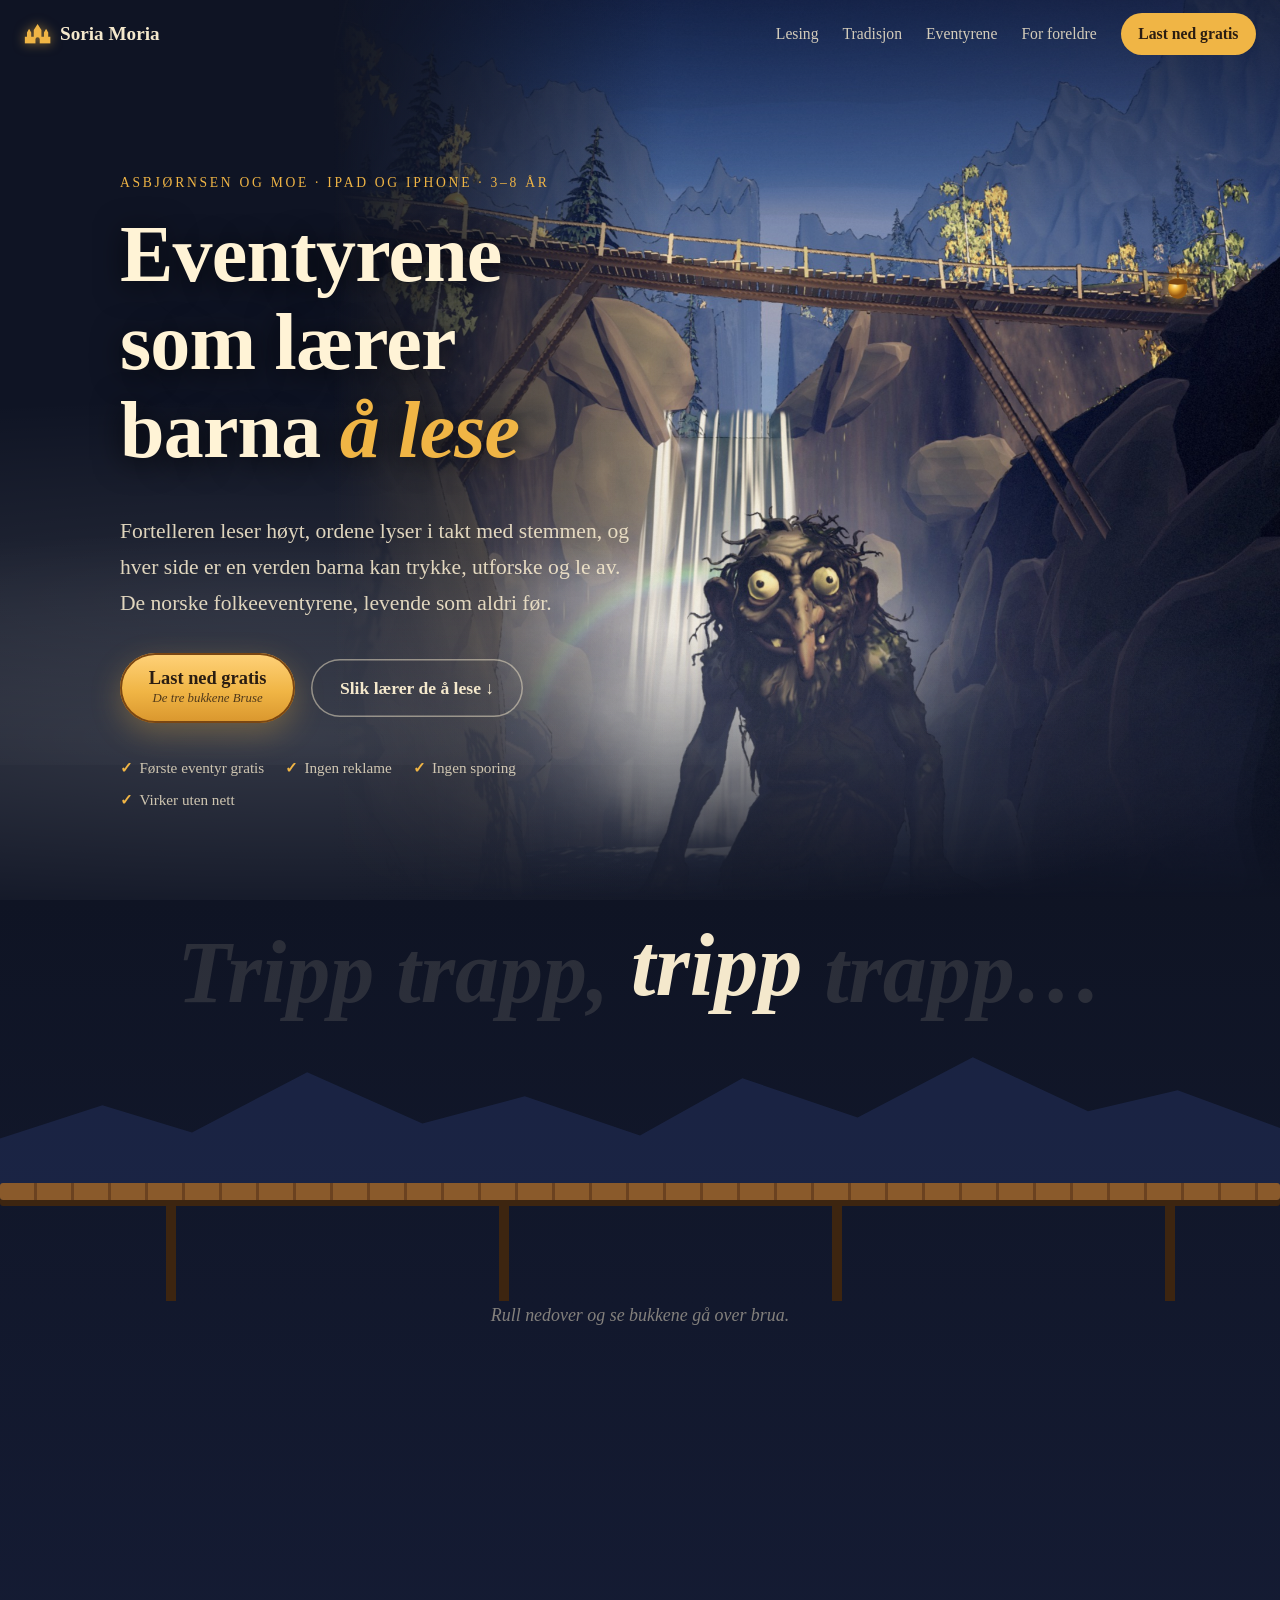
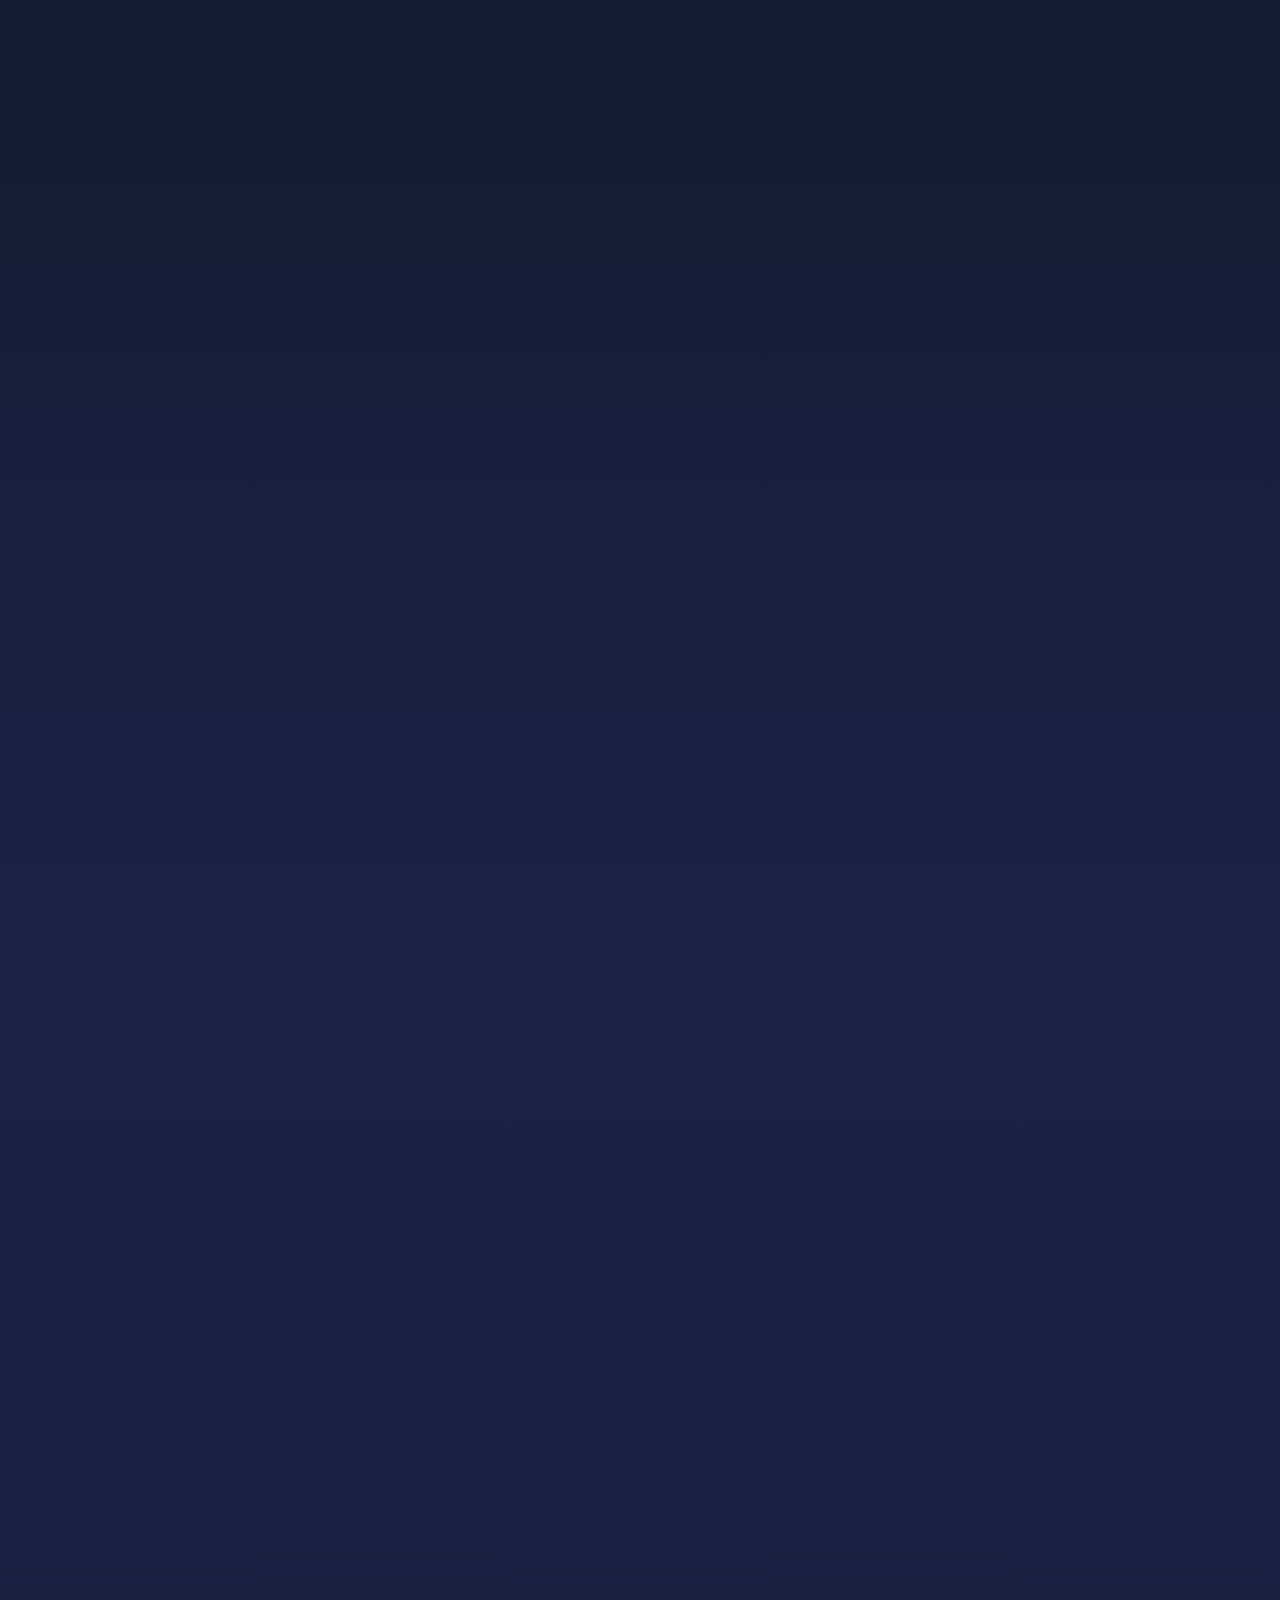
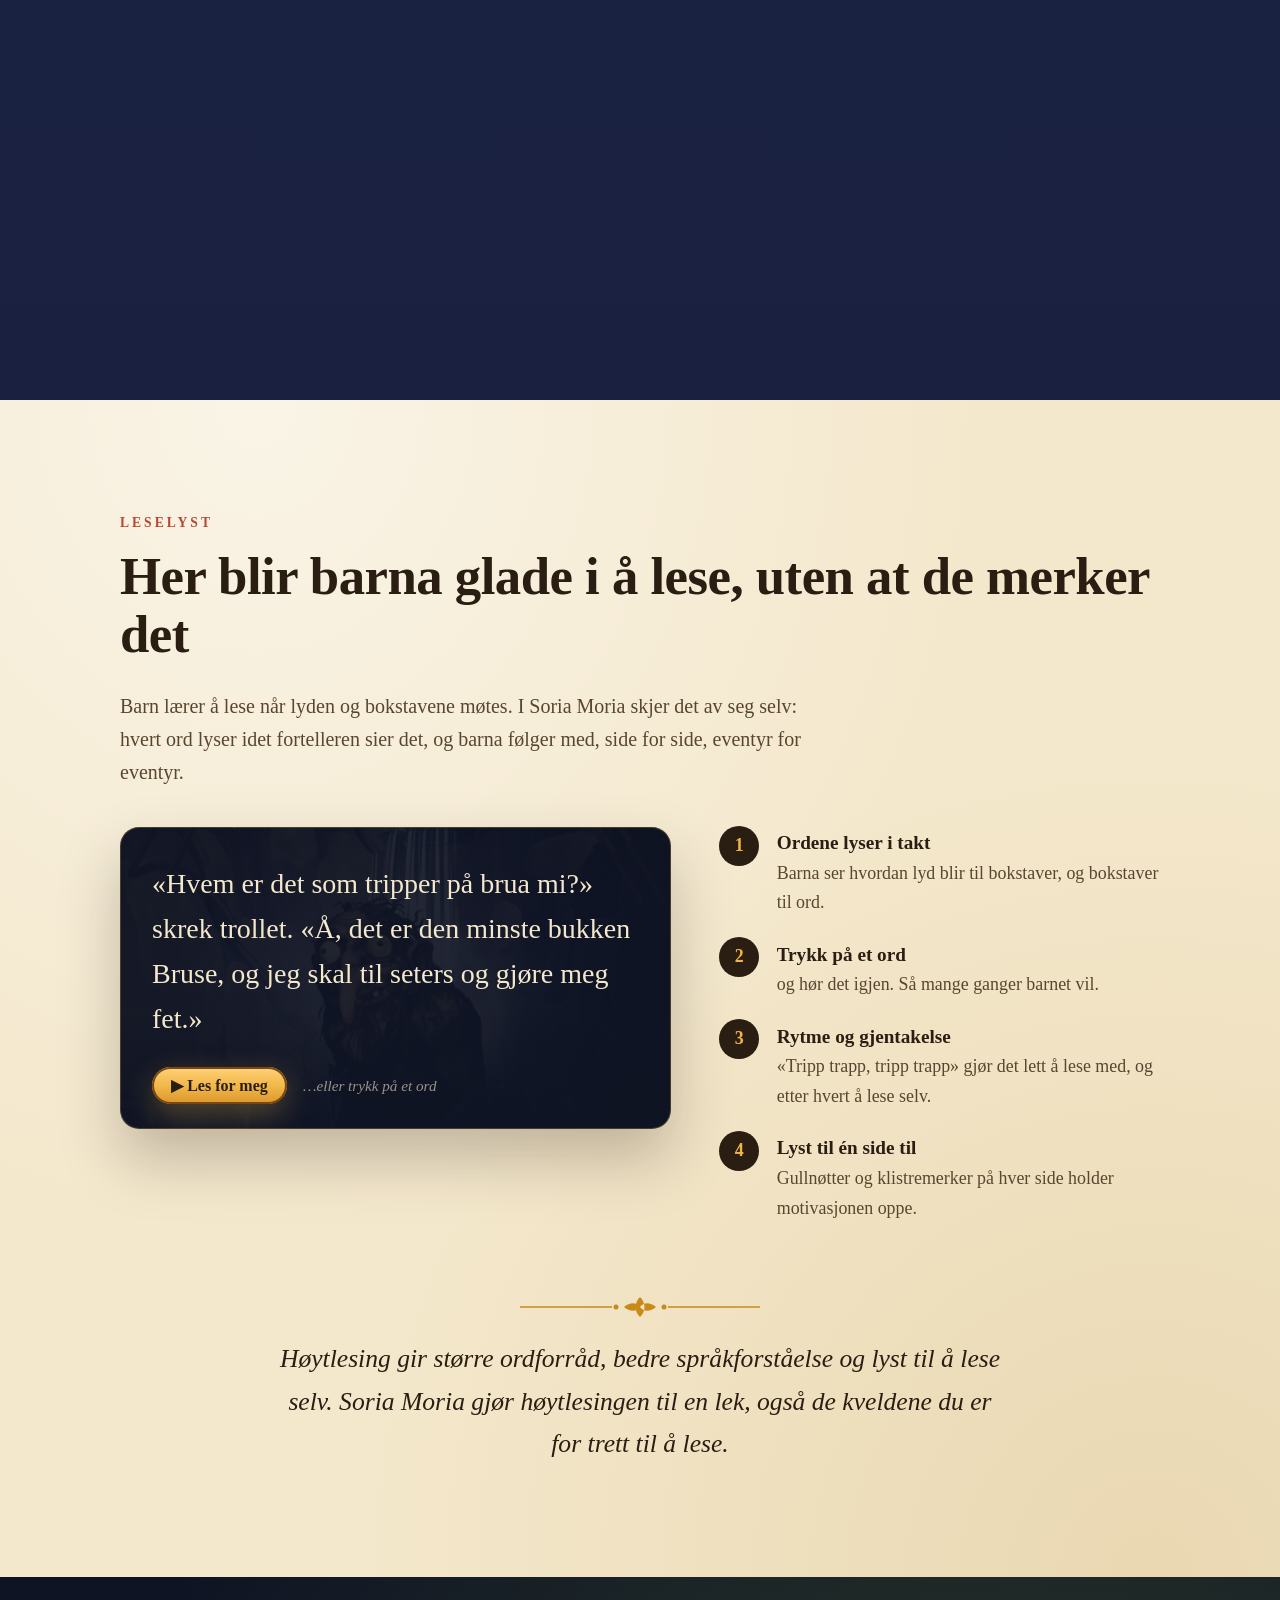
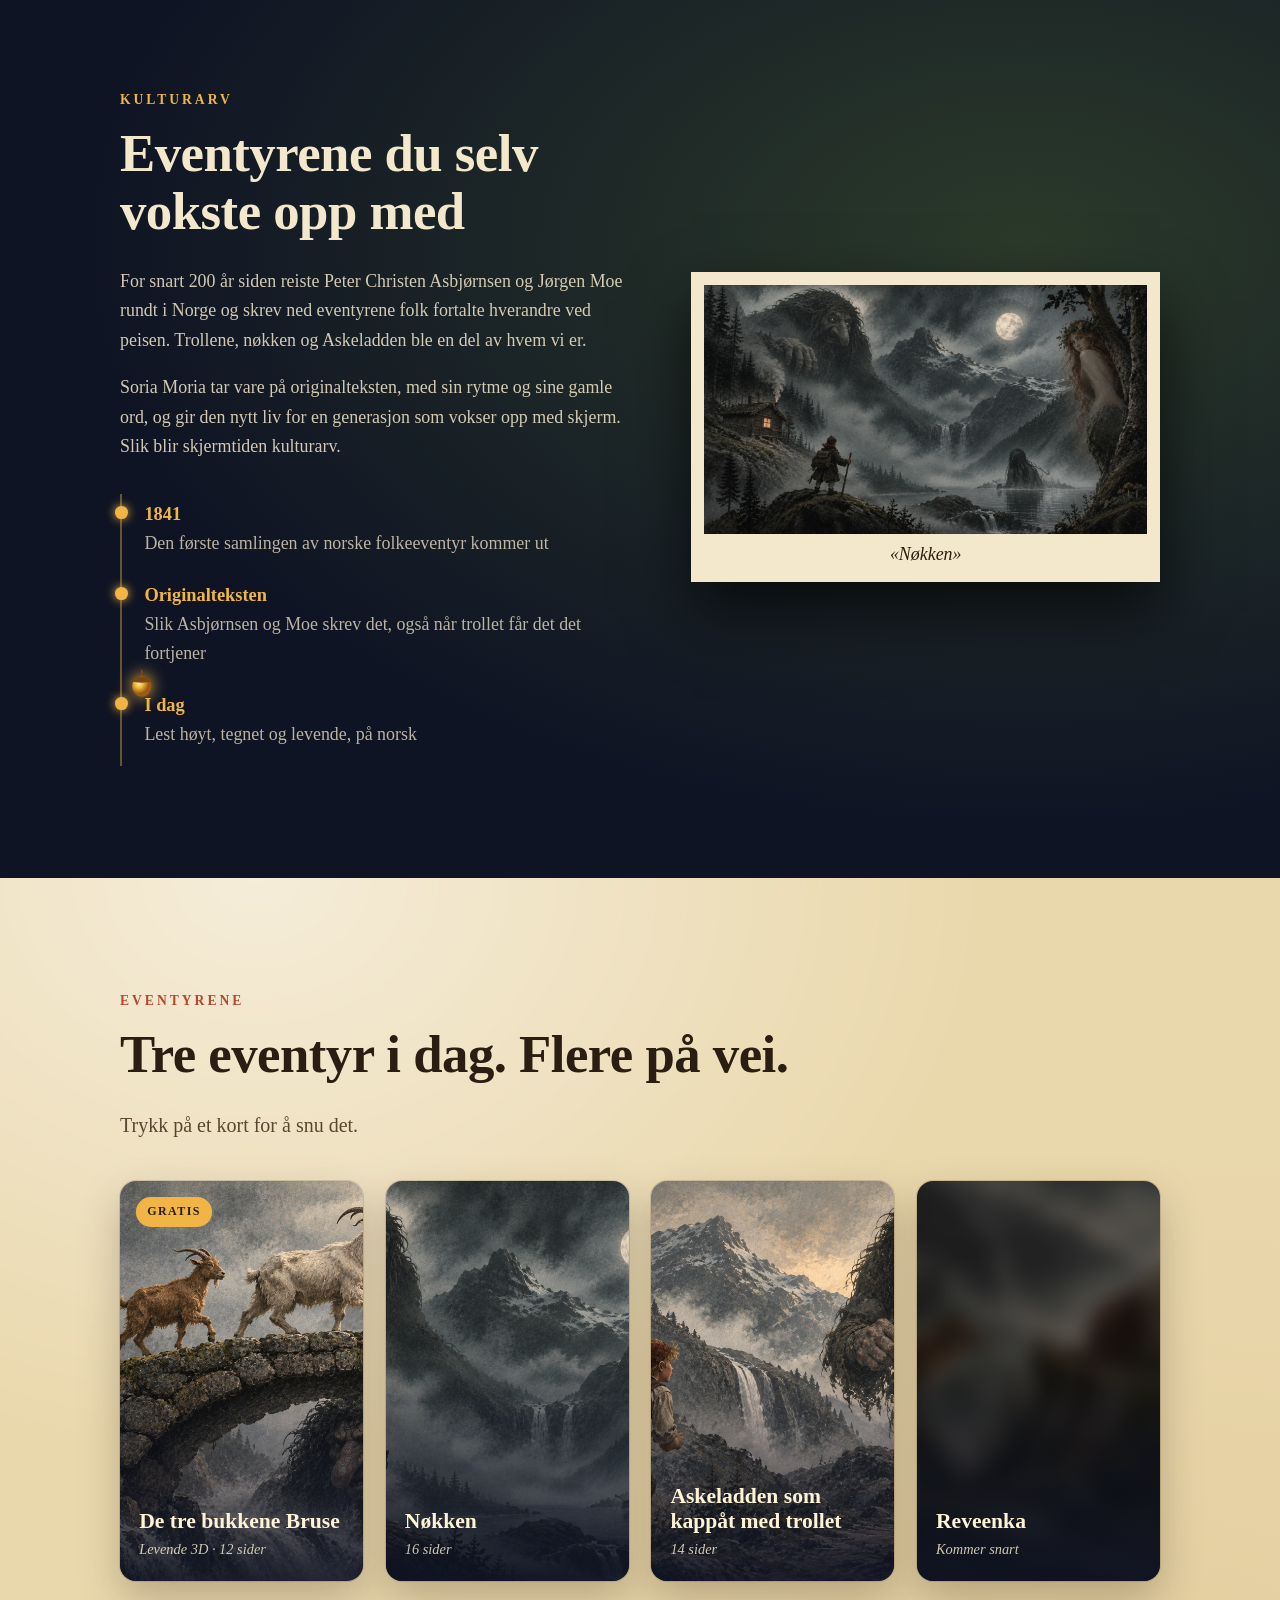
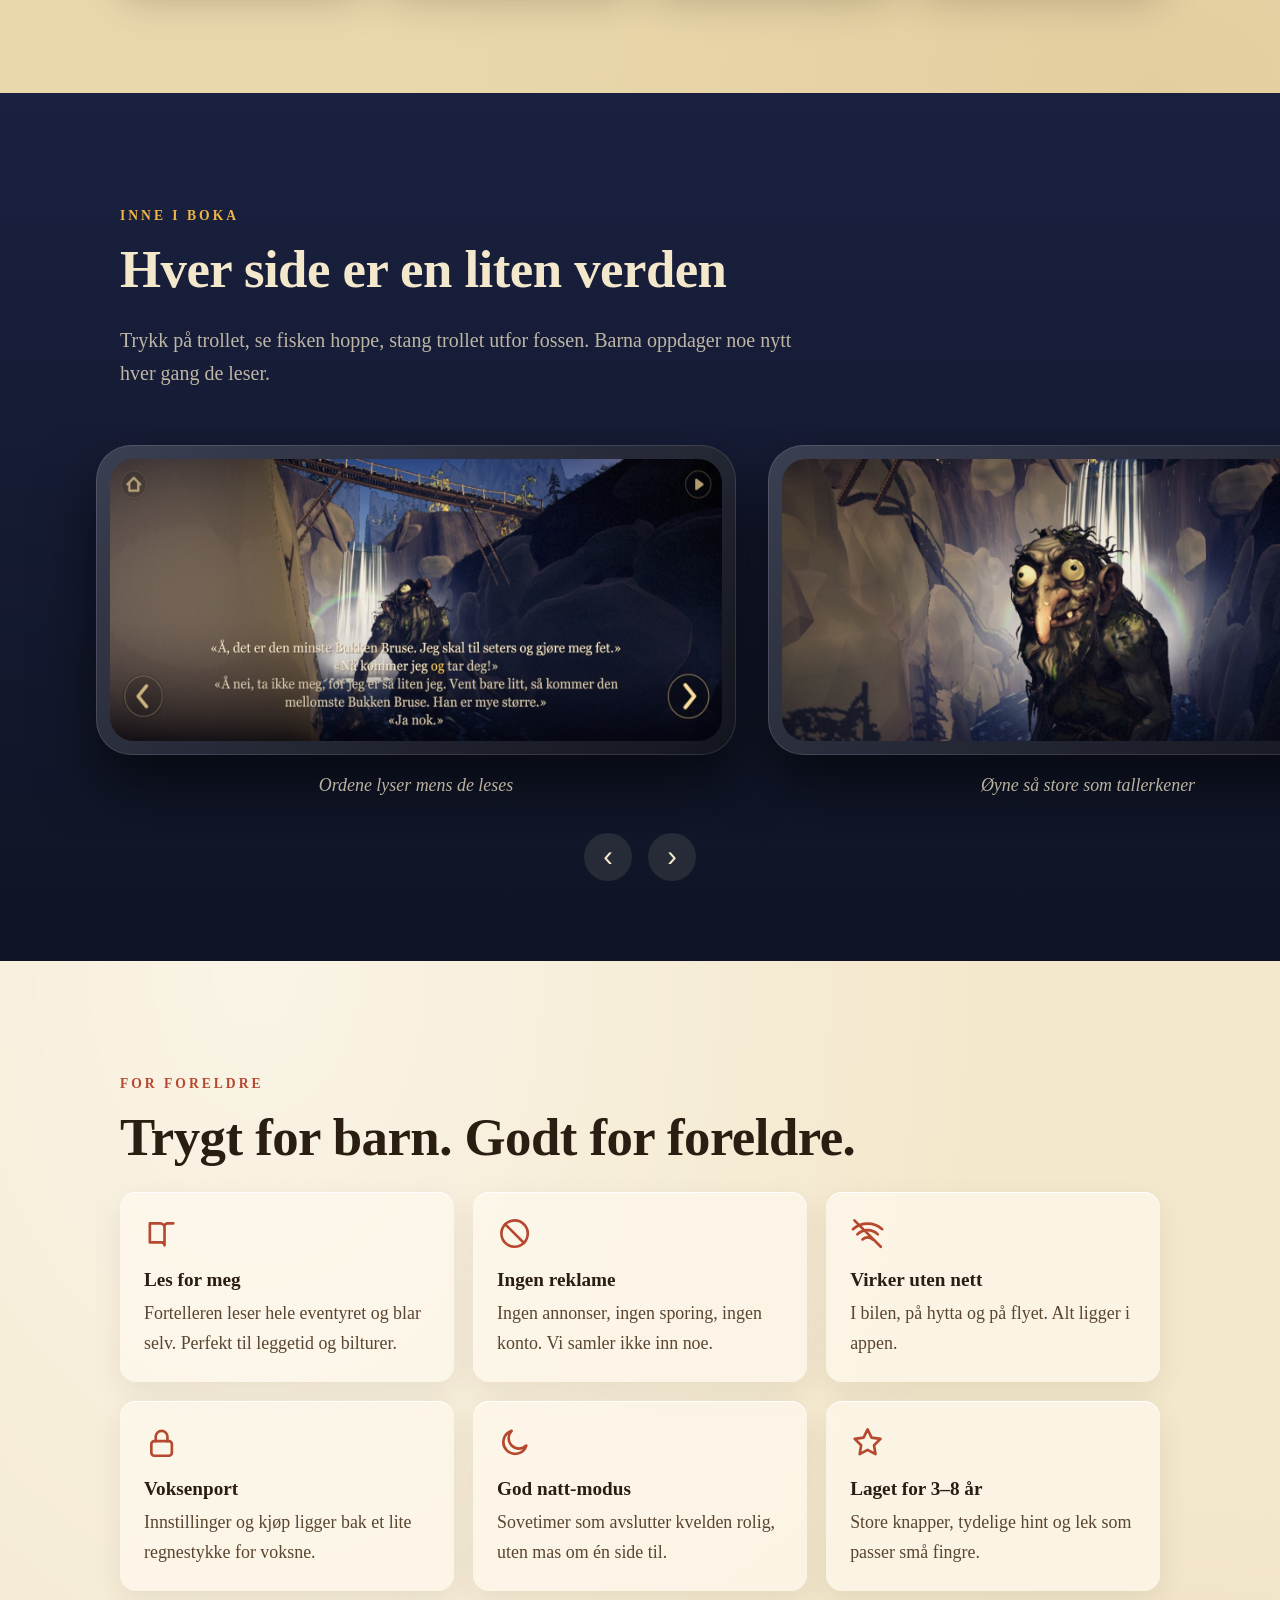
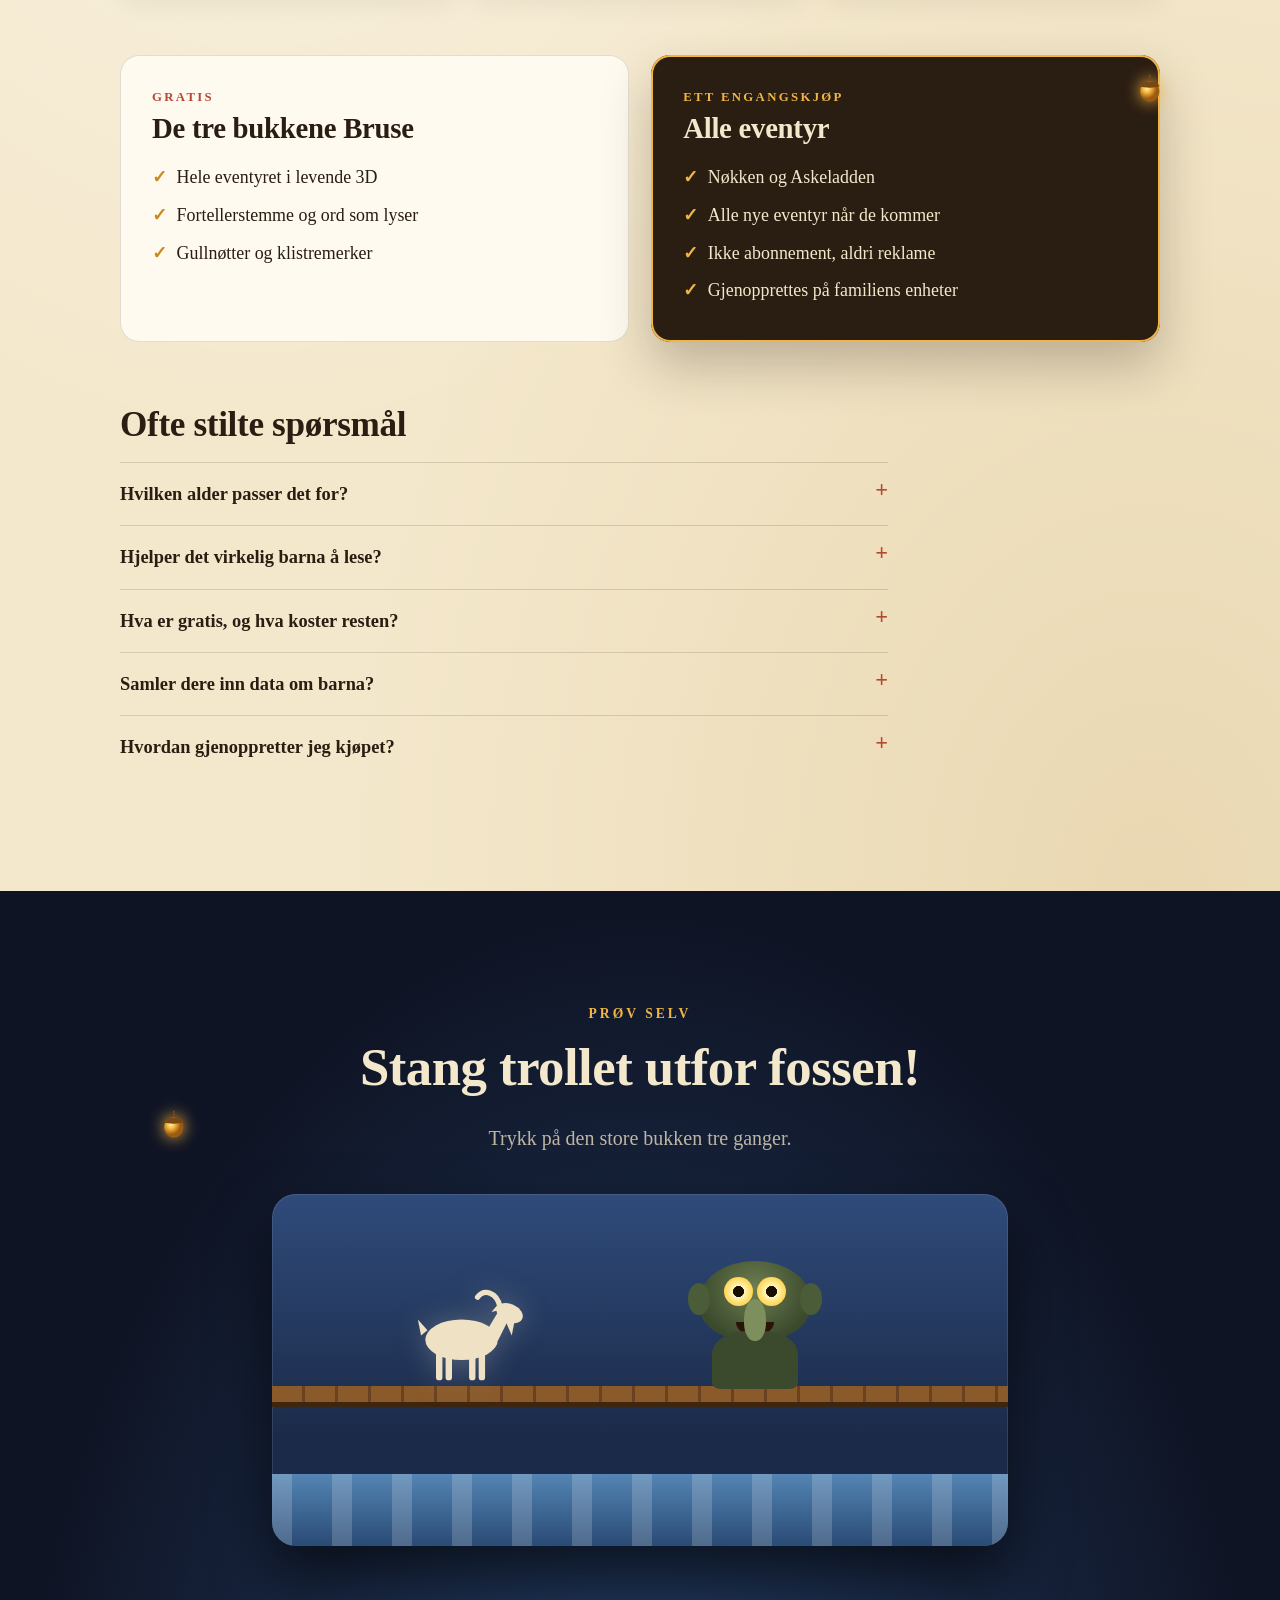
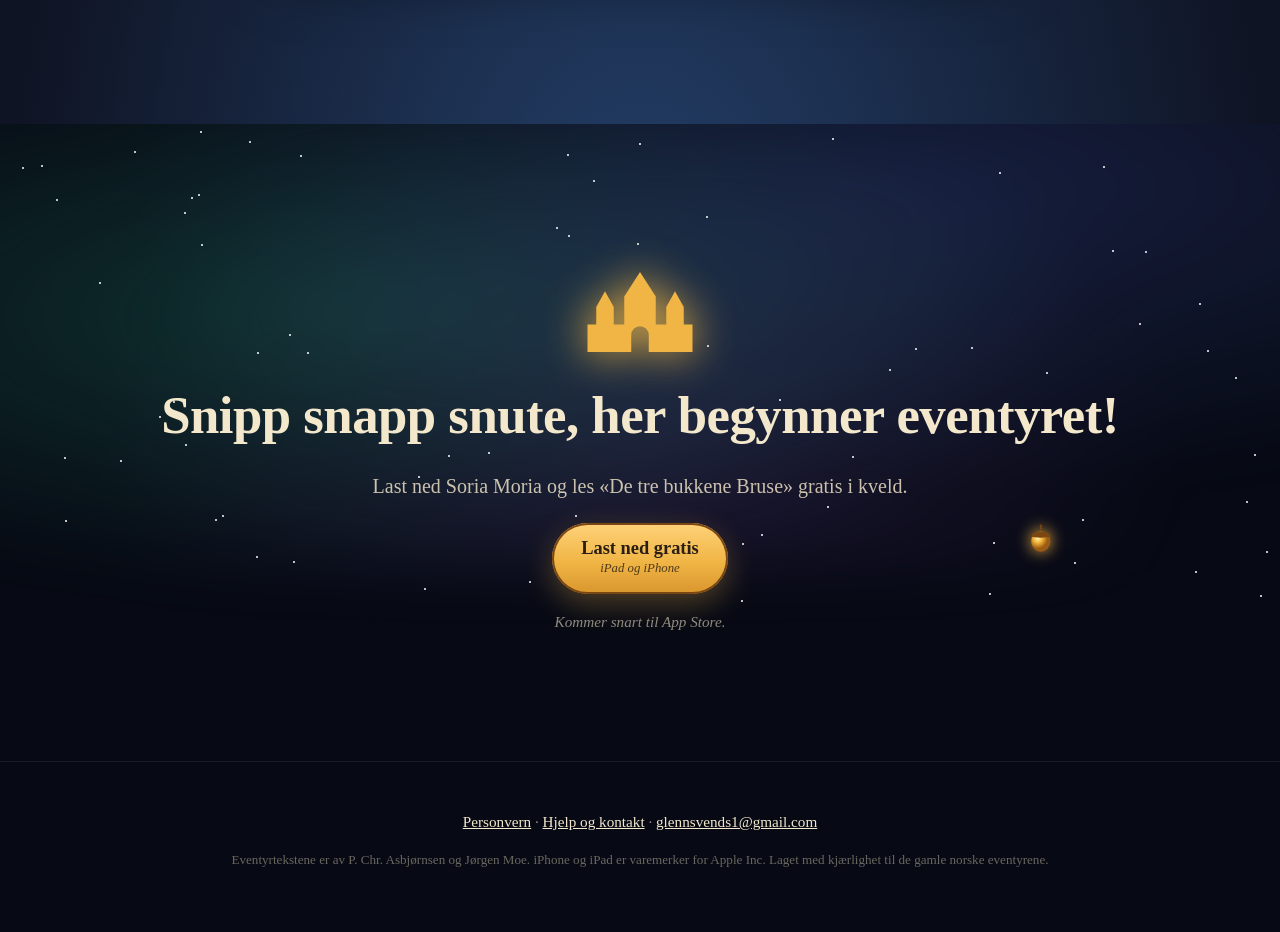
==== commit 951a0d53: "Privacy policy and FAQ: accurate wording on third-party code (no analytics or advertising SDKs; Unit" ====
--- a/index.html
+++ b/index.html
@@ -150,7 +150,7 @@
  <details><summary>Hvilken alder passer det for?</summary><p>Appen er laget for barn fra ca. 3 til 8 år. De minste lytter og leker, de eldste leser med og etter hvert selv. Eventyrene følger originalteksten til Asbjørnsen og Moe, og trollene får det de fortjener, så les gjerne sammen første gang.</p></details>
  <details><summary>Hjelper det virkelig barna å lese?</summary><p>Soria Moria erstatter ikke deg, men den gir barna mange flere møter med skrevne ord. Når ordet lyser idet det blir sagt, kobler barna lyd og bokstav. Gjentakelsene i eventyrene gjør at de snart leser med selv.</p></details>
  <details><summary>Hva er gratis, og hva koster resten?</summary><p>«De tre bukkene Bruse» er gratis. «Alle eventyr» er et engangskjøp som åpner Nøkken, Askeladden og alle nye eventyr som kommer. Prisen ser du i App Store.</p></details>
- <details><summary>Samler dere inn data om barna?</summary><p>Nei. Appen har ingen analyse, ingen reklame og ingen tredjepartstjenester. Les <a href="personvern/">personvernerklæringen</a>.</p></details>
+ <details><summary>Samler dere inn data om barna?</summary><p>Nei. Appen har ingen analyse, ingen reklame og ingen tredjeparts analyse- eller reklametjenester. Les <a href="personvern/">personvernerklæringen</a>.</p></details>
  <details><summary>Hvordan gjenoppretter jeg kjøpet?</summary><p>Åpne innstillingene via voksenporten og trykk «Gjenopprett kjøp». Bruk samme Apple-konto som ved kjøpet.</p></details>
  <i class="nut" data-i="3" style="right:2%;top:46%"><svg><use href="#nutsym"/></svg></i>
 </div></section>
